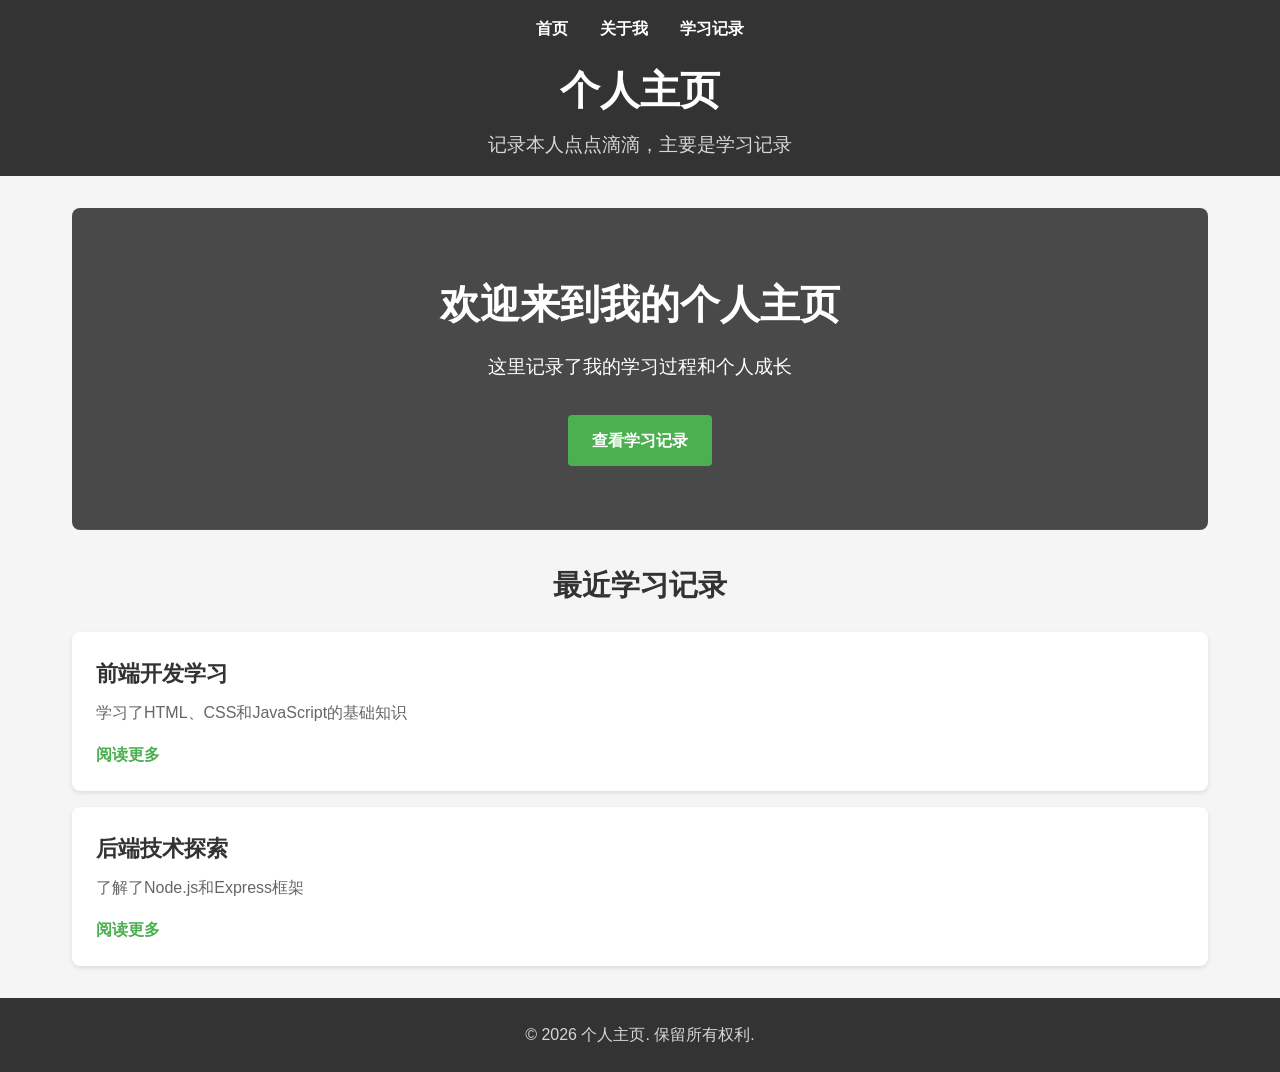
==== index.html @ 3bbf8e3f "添加网站基本结构和样式" ====
<!DOCTYPE html>
<html lang="zh-CN">
<head>
    <meta charset="UTF-8">
    <meta name="viewport" content="width=device-width, initial-scale=1.0">
    <title>个人主页</title>
    <link rel="stylesheet" href="styles.css">
</head>
<body>
    <header>
        <nav>
            <ul>
                <li><a href="index.html">首页</a></li>
                <li><a href="about.html">关于我</a></li>
                <li><a href="blog.html">学习记录</a></li>
            </ul>
        </nav>
        <h1>个人主页</h1>
        <p>记录本人点点滴滴，主要是学习记录</p>
    </header>
    <main>
        <section class="hero">
            <div class="hero-content">
                <h2>欢迎来到我的个人主页</h2>
                <p>这里记录了我的学习过程和个人成长</p>
                <a href="blog.html" class="btn">查看学习记录</a>
            </div>
        </section>
        <section class="recent-posts">
            <h3>最近学习记录</h3>
            <div class="post-card">
                <h4>前端开发学习</h4>
                <p>学习了HTML、CSS和JavaScript的基础知识</p>
                <a href="blog.html">阅读更多</a>
            </div>
            <div class="post-card">
                <h4>后端技术探索</h4>
                <p>了解了Node.js和Express框架</p>
                <a href="blog.html">阅读更多</a>
            </div>
        </section>
    </main>
    <footer>
        <p>&copy; 2026 个人主页. 保留所有权利.</p>
    </footer>
    <script src="script.js"></script>
</body>
</html>
---- styles.css ----
/* 全局样式重置 */
* {
    margin: 0;
    padding: 0;
    box-sizing: border-box;
}

body {
    font-family: 'Arial', sans-serif;
    line-height: 1.6;
    color: #333;
    background-color: #f5f5f5;
}

/* 头部样式 */
header {
    background-color: #333;
    color: white;
    padding: 1rem 0;
    text-align: center;
}

nav ul {
    list-style: none;
    display: flex;
    justify-content: center;
    margin-bottom: 1rem;
}

nav ul li {
    margin: 0 1rem;
}

nav ul li a {
    color: white;
    text-decoration: none;
    font-weight: bold;
    transition: color 0.3s ease;
}

nav ul li a:hover {
    color: #4CAF50;
}

header h1 {
    font-size: 2.5rem;
    margin-bottom: 0.5rem;
}

header p {
    font-size: 1.2rem;
    opacity: 0.8;
}

/* 主内容区域 */
main {
    max-width: 1200px;
    margin: 2rem auto;
    padding: 0 2rem;
}

/* 英雄区域 */
.hero {
    background: linear-gradient(rgba(0,0,0,0.7), rgba(0,0,0,0.7)), url('https://trae-api-cn.mchost.guru/api/ide/v1/text_to_image?prompt=minimalist%20coding%20workspace%20with%20laptop%20and%20notebooks&image_size=landscape_16_9');
    background-size: cover;
    background-position: center;
    color: white;
    padding: 4rem 2rem;
    border-radius: 8px;
    margin-bottom: 2rem;
    text-align: center;
}

.hero-content h2 {
    font-size: 2.5rem;
    margin-bottom: 1rem;
}

.hero-content p {
    font-size: 1.2rem;
    margin-bottom: 2rem;
    max-width: 800px;
    margin-left: auto;
    margin-right: auto;
}

.btn {
    display: inline-block;
    background-color: #4CAF50;
    color: white;
    padding: 0.8rem 1.5rem;
    text-decoration: none;
    border-radius: 4px;
    font-weight: bold;
    transition: background-color 0.3s ease;
}

.btn:hover {
    background-color: #45a049;
}

/* 最近文章区域 */
.recent-posts {
    margin-bottom: 2rem;
}

.recent-posts h3 {
    font-size: 1.8rem;
    margin-bottom: 1.5rem;
    text-align: center;
    color: #333;
}

.post-card {
    background-color: white;
    padding: 1.5rem;
    border-radius: 8px;
    box-shadow: 0 2px 4px rgba(0,0,0,0.1);
    margin-bottom: 1rem;
    transition: transform 0.3s ease, box-shadow 0.3s ease;
}

.post-card:hover {
    transform: translateY(-5px);
    box-shadow: 0 5px 15px rgba(0,0,0,0.1);
}

.post-card h4 {
    font-size: 1.4rem;
    margin-bottom: 0.5rem;
    color: #333;
}

.post-card p {
    margin-bottom: 1rem;
    color: #666;
}

.post-card a {
    color: #4CAF50;
    text-decoration: none;
    font-weight: bold;
    transition: color 0.3s ease;
}

.post-card a:hover {
    color: #45a049;
    text-decoration: underline;
}

/* 关于页面样式 */
.about-content {
    background-color: white;
    padding: 2rem;
    border-radius: 8px;
    box-shadow: 0 2px 4px rgba(0,0,0,0.1);
}

.about-content h2 {
    font-size: 2rem;
    margin-bottom: 1.5rem;
    color: #333;
}

.about-content p {
    margin-bottom: 1rem;
    line-height: 1.8;
    color: #666;
}

/* 博客页面样式 */
.blog-content {
    background-color: white;
    padding: 2rem;
    border-radius: 8px;
    box-shadow: 0 2px 4px rgba(0,0,0,0.1);
}

.blog-content h2 {
    font-size: 2rem;
    margin-bottom: 1.5rem;
    color: #333;
}

.blog-post {
    margin-bottom: 2rem;
    padding-bottom: 2rem;
    border-bottom: 1px solid #eee;
}

.blog-post:last-child {
    border-bottom: none;
}

.blog-post h3 {
    font-size: 1.6rem;
    margin-bottom: 0.5rem;
    color: #333;
}

.blog-post .date {
    color: #999;
    font-size: 0.9rem;
    margin-bottom: 1rem;
}

.blog-post p {
    margin-bottom: 1rem;
    line-height: 1.8;
    color: #666;
}

/* 页脚样式 */
footer {
    background-color: #333;
    color: white;
    text-align: center;
    padding: 1.5rem 0;
    margin-top: 2rem;
}

footer p {
    opacity: 0.8;
}

/* 响应式设计 */
@media (max-width: 768px) {
    nav ul {
        flex-direction: column;
        gap: 0.5rem;
    }
    
    header h1 {
        font-size: 2rem;
    }
    
    .hero-content h2 {
        font-size: 2rem;
    }
    
    main {
        padding: 0 1rem;
    }
    
    .post-card {
        padding: 1rem;
    }
    
    .about-content,
    .blog-content {
        padding: 1.5rem;
    }
}

@media (max-width: 480px) {
    header h1 {
        font-size: 1.8rem;
    }
    
    header p {
        font-size: 1rem;
    }
    
    .hero-content h2 {
        font-size: 1.8rem;
    }
    
    .hero-content p {
        font-size: 1rem;
    }
    
    .btn {
        padding: 0.6rem 1.2rem;
    }
    
    .recent-posts h3 {
        font-size: 1.5rem;
    }
    
    .post-card h4 {
        font-size: 1.2rem;
    }
}
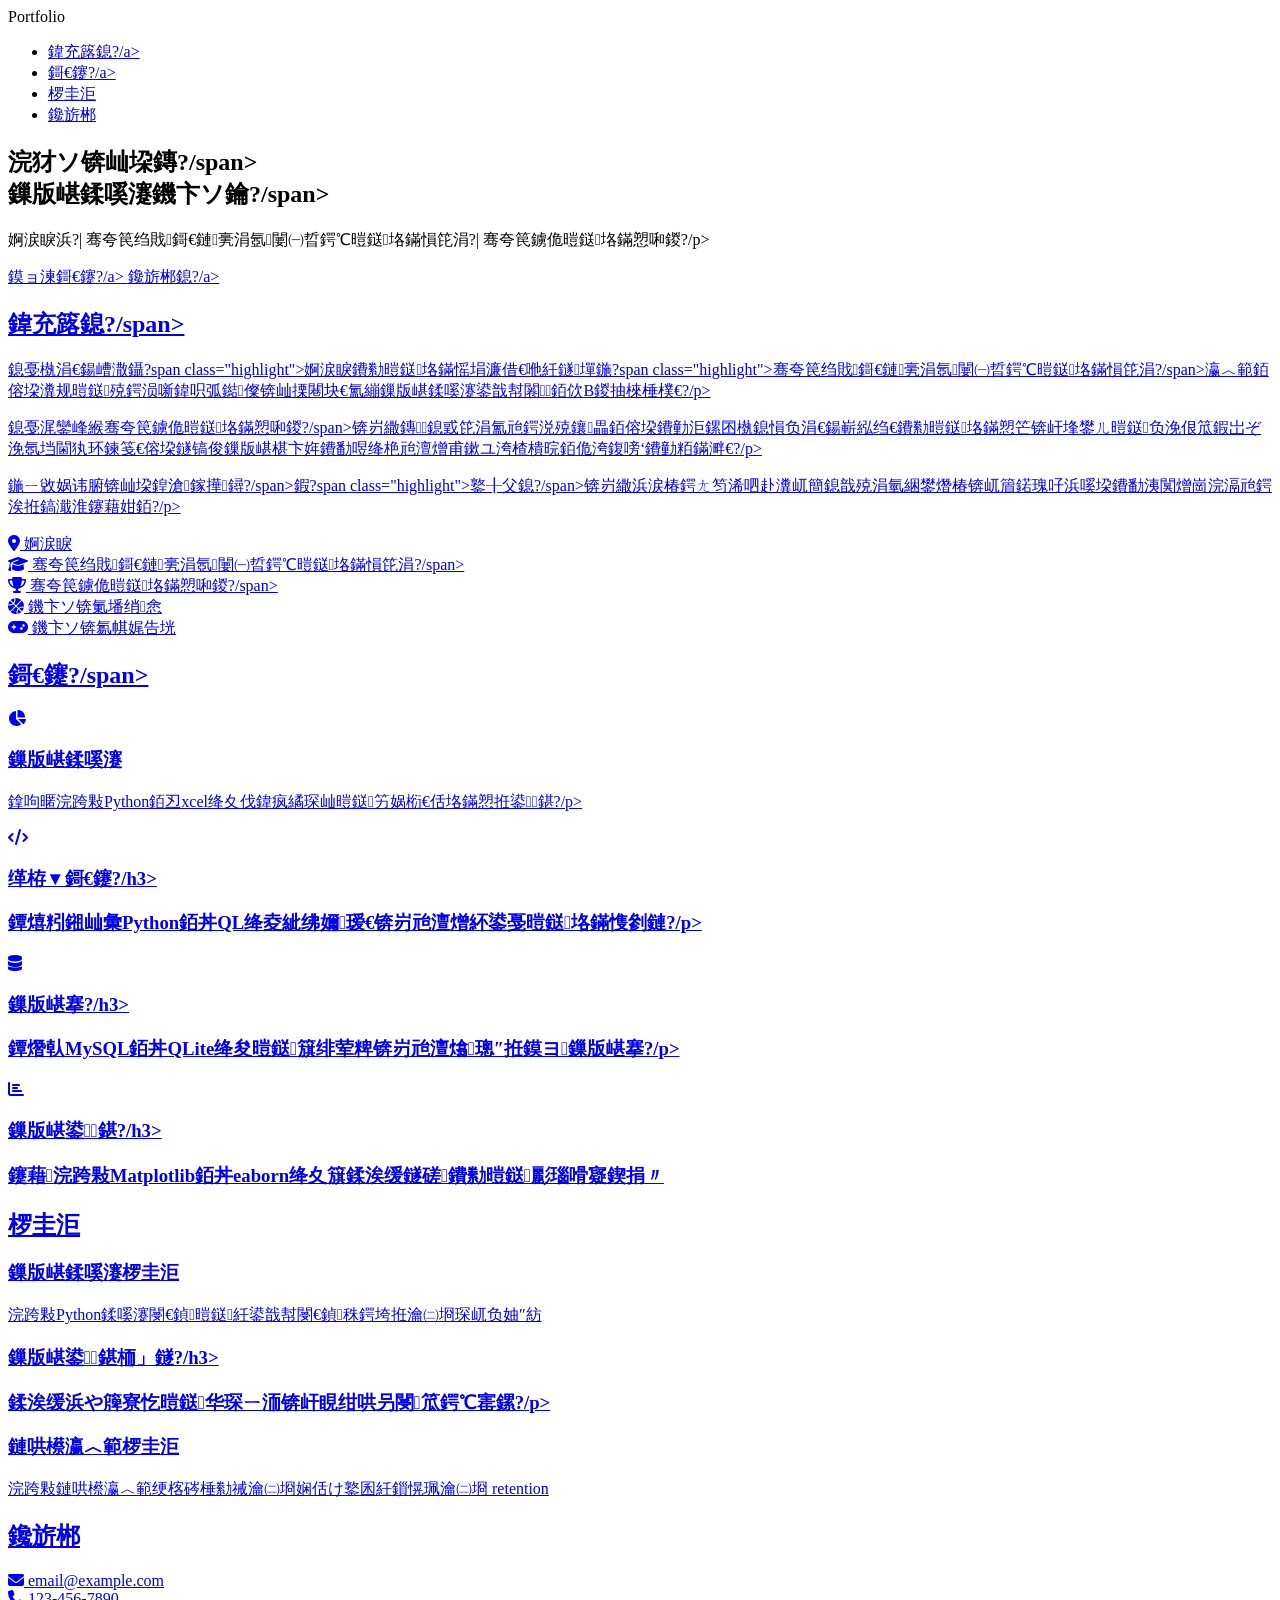
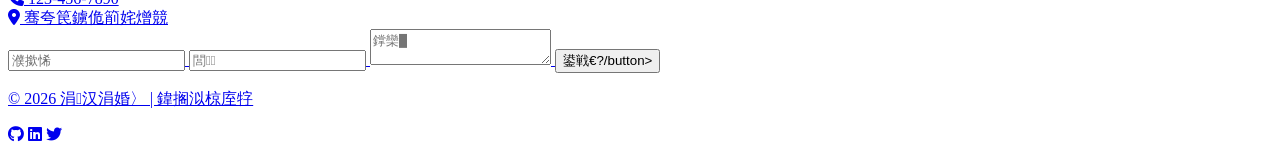
==== commit e29e58bd: "Add index.html" ====
--- a/index.html
+++ b/index.html
@@ -1,48 +1,205 @@
-<!DOCTYPE html>
-<html lang="zh-CN">
-<head>
-    <meta charset="UTF-8">
-    <meta name="viewport" content="width=device-width, initial-scale=1.0">
-    <title>个人主页</title>
-    <link rel="stylesheet" href="styles.css">
-</head>
-<body>
-    <header>
-        <nav>
-            <ul>
-                <li><a href="index.html">首页</a></li>
-                <li><a href="about.html">关于我</a></li>
-                <li><a href="blog.html">学习记录</a></li>
-            </ul>
-        </nav>
-        <h1>个人主页</h1>
-        <p>记录本人点点滴滴，主要是学习记录</p>
-    </header>
-    <main>
-        <section class="hero">
-            <div class="hero-content">
-                <h2>欢迎来到我的个人主页</h2>
-                <p>这里记录了我的学习过程和个人成长</p>
-                <a href="blog.html" class="btn">查看学习记录</a>
-            </div>
-        </section>
-        <section class="recent-posts">
-            <h3>最近学习记录</h3>
-            <div class="post-card">
-                <h4>前端开发学习</h4>
-                <p>学习了HTML、CSS和JavaScript的基础知识</p>
-                <a href="blog.html">阅读更多</a>
-            </div>
-            <div class="post-card">
-                <h4>后端技术探索</h4>
-                <p>了解了Node.js和Express框架</p>
-                <a href="blog.html">阅读更多</a>
-            </div>
-        </section>
-    </main>
-    <footer>
-        <p>&copy; 2026 个人主页. 保留所有权利.</p>
-    </footer>
-    <script src="script.js"></script>
-</body>
+<!DOCTYPE html>
+<html lang="zh-CN">
+<head>
+    <meta charset="UTF-8">
+    <meta name="viewport" content="width=device-width, initial-scale=1.0">
+    <title>涓汉涓婚〉 | 鍏搁泤椋庢牸</title>
+    <link rel="stylesheet" href="style.css">
+    <link rel="preconnect" href="https://fonts.googleapis.com">
+    <link rel="preconnect" href="https://fonts.gstatic.com" crossorigin>
+    <link href="https://fonts.googleapis.com/css2?family=Playfair+Display:ital,wght@0,400;0,500;0,600;0,700;1,400&family=Poppins:wght@300;400;500;600;700&display=swap" rel="stylesheet">
+    <link rel="stylesheet" href="https://cdnjs.cloudflare.com/ajax/libs/font-awesome/6.4.0/css/all.min.css">
+</head>
+<body>
+    
+    <!-- 瀵艰埅鏍?-->
+    <nav class="navbar">
+        <div class="container">
+            <div class="logo">
+                <span>Portfolio</span>
+            </div>
+            <ul class="nav-links">
+                <li><a href="#about" class="nav-link">鍏充簬鎴?/a></li>
+                <li><a href="#skills" class="nav-link">鎶€鑳?/a></li>
+                <li><a href="#projects" class="nav-link">椤圭洰</a></li>
+                <li><a href="#contact" class="nav-link">鑱旂郴</a></li>
+            </ul>
+        </div>
+    </nav>
+    
+    <!-- 鑻遍泟鍖哄煙 -->
+    <section class="hero">
+        <div class="container">
+            <div class="hero-content">
+                <h1 class="hero-title">
+                    <span>浣犲ソ锛屾垜鏄?/span>
+                    <br>
+                    <span class="name">鏁版嵁鍒嗘瀽鐖卞ソ鑰?/span>
+                </h1>
+                <p class="hero-subtitle">婀涙睙浜?| 骞夸笢绉戝鎶€鏈亴涓氬闄㈠晢鍔℃暟鎹垎鏋愪笓涓?| 骞夸笢鐪佹暟鎹垎鏋愬啝鍐?/p>
+                <div class="hero-buttons">
+                    <a href="#skills" class="btn primary-btn">鏌ョ湅鎶€鑳?/a>
+                    <a href="#contact" class="btn secondary-btn">鑱旂郴鎴?/a>
+                </div>
+            </div>
+        </div>
+    </section>
+    
+    <!-- 鍏充簬鎴?-->
+    <section id="about" class="about">
+        <div class="container">
+            <h2 class="section-title">
+                <span>鍏充簬鎴?/span>
+            </h2>
+            <div class="about-content">
+                <div class="about-text">
+                    <p>鎴戞槸涓€鍚嶆潵鑷?span class="highlight">婀涙睙</span>鐨勬暟鎹垎鏋愮埍濂借€咃紝鐩墠鍦?span class="highlight">骞夸笢绉戝鎶€鏈亴涓氬闄㈠晢鍔℃暟鎹垎鏋愪笓涓?/span>瀛︿範銆傛垜瀵规暟鎹殑鍔涢噺鍏呮弧鐑儏锛屾搮闀块€氳繃鏁版嵁鍒嗘瀽鍙戠幇闂銆佽В鍐抽棶棰樸€?/p>
+                    <p>鎴戞浘鑾峰緱<span class="highlight">骞夸笢鐪佹暟鎹垎鏋愬啝鍐?/span>锛岃繖鏄鎴戜笓涓氳兘鍔涚殑鑲畾銆傛垜鐨勭洰鏍囨槸鎴愪负涓€鍚嶄紭绉€鐨勬暟鎹垎鏋愬笀锛屽埄鐢ㄦ暟鎹负浼佷笟鍜岀ぞ浼氬垱閫犱环鍊笺€傛垜鐩镐俊鏁版嵁椹卞姩鐨勫喅绛栬兘澶熷甫鏉ユ洿楂樻晥銆佹洿鍑嗙‘鐨勭粨鏋溿€?/p>
+                    <p>鍦ㄧ敓娲讳腑锛屾垜鍠滄<span class="highlight">鎵撶鐞?/span>鍜?span class="highlight">鐜╂父鎴?/span>锛岃繖浜涙椿鍔ㄤ笉浠呬赴瀵屼簡鎴戠殑涓氫綑鐢熸椿锛屼篃鍩瑰吇浜嗘垜鐨勫洟闃熷崗浣滆兘鍔涘拰鎬濈淮鑳藉姏銆?/p>
+                    <div class="personal-info">
+                        <div class="info-item">
+                            <i class="fas fa-map-marker-alt"></i>
+                            <span>婀涙睙</span>
+                        </div>
+                        <div class="info-item">
+                            <i class="fas fa-graduation-cap"></i>
+                            <span>骞夸笢绉戝鎶€鏈亴涓氬闄㈠晢鍔℃暟鎹垎鏋愪笓涓?/span>
+                        </div>
+                        <div class="info-item">
+                            <i class="fas fa-trophy"></i>
+                            <span>骞夸笢鐪佹暟鎹垎鏋愬啝鍐?/span>
+                        </div>
+                        <div class="info-item">
+                            <i class="fas fa-basketball-ball"></i>
+                            <span>鐖卞ソ锛氭墦绡悆</span>
+                        </div>
+                        <div class="info-item">
+                            <i class="fas fa-gamepad"></i>
+                            <span>鐖卞ソ锛氱帺娓告垙</span>
+                        </div>
+                    </div>
+                </div>
+                <div class="about-image">
+                    <div class="avatar-container">
+                        <div class="avatar"></div>
+                    </div>
+                </div>
+            </div>
+        </div>
+    </section>
+    
+    <!-- 鎶€鑳?-->
+    <section id="skills" class="skills">
+        <div class="container">
+            <h2 class="section-title">
+                <span>鎶€鑳?/span>
+            </h2>
+            <div class="skills-container">
+                <div class="skill-card">
+                    <div class="skill-icon">
+                        <i class="fas fa-chart-pie"></i>
+                    </div>
+                    <h3>鏁版嵁鍒嗘瀽</h3>
+                    <p>鎿呴暱浣跨敤Python銆丒xcel绛夊伐鍏疯繘琛屾暟鎹竻娲椼€佸垎鏋愬拰鍙鍖?/p>
+                </div>
+                <div class="skill-card">
+                    <div class="skill-icon">
+                        <i class="fas fa-code"></i>
+                    </div>
+                    <h3>缂栫▼鎶€鑳?/h3>
+                    <p>鐔熺粌鎺屾彙Python銆丼QL绛夌紪绋嬭瑷€锛岃兘澶熷紑鍙戞暟鎹垎鏋愯剼鏈?/p>
+                </div>
+                <div class="skill-card">
+                    <div class="skill-icon">
+                        <i class="fas fa-database"></i>
+                    </div>
+                    <h3>鏁版嵁搴?/h3>
+                    <p>鐔熸倝MySQL銆丼QLite绛夋暟鎹簱绯荤粺锛岃兘澶熻璁″拰鏌ヨ鏁版嵁搴?/p>
+                </div>
+                <div class="skill-card">
+                    <div class="skill-icon">
+                        <i class="fas fa-chart-bar"></i>
+                    </div>
+                    <h3>鏁版嵁鍙鍖?/h3>
+                    <p>鑳藉浣跨敤Matplotlib銆丼eaborn绛夊簱鍒涘缓鐩磋鐨勬暟鎹彲瑙嗗寲鍥捐〃</p>
+                </div>
+            </div>
+        </div>
+    </section>
+    
+    <!-- 椤圭洰 -->
+    <section id="projects" class="projects">
+        <div class="container">
+            <h2 class="section-title">
+                <span>椤圭洰</span>
+            </h2>
+            <div class="projects-container">
+                <div class="project-card">
+                    <div class="project-image"></div>
+                    <h3>鏁版嵁鍒嗘瀽椤圭洰</h3>
+                    <p>浣跨敤Python鍒嗘瀽閿€鍞暟鎹紝鍙戠幇閿€鍞秼鍔垮拰瀹㈡埛琛屼负妯″紡</p>
+                </div>
+                <div class="project-card">
+                    <div class="project-image"></div>
+                    <h3>鏁版嵁鍙鍖栭」鐩?/h3>
+                    <p>鍒涘缓浜や簰寮忔暟鎹华琛ㄧ洏锛屽睍绀哄叧閿笟鍔℃寚鏍?/p>
+                </div>
+                <div class="project-card">
+                    <div class="project-image"></div>
+                    <h3>鏈哄櫒瀛︿範椤圭洰</h3>
+                    <p>浣跨敤鏈哄櫒瀛︿範绠楁硶棰勬祴瀹㈡埛娴佸け鐜囷紝鎻愰珮瀹㈡埛 retention</p>
+                </div>
+            </div>
+        </div>
+    </section>
+    
+    <!-- 鑱旂郴 -->
+    <section id="contact" class="contact">
+        <div class="container">
+            <h2 class="section-title">
+                <span>鑱旂郴</span>
+            </h2>
+            <div class="contact-content">
+                <div class="contact-info">
+                    <div class="contact-item">
+                        <i class="fas fa-envelope"></i>
+                        <span>email@example.com</span>
+                    </div>
+                    <div class="contact-item">
+                        <i class="fas fa-phone"></i>
+                        <span>123-456-7890</span>
+                    </div>
+                    <div class="contact-item">
+                        <i class="fas fa-map-marker-alt"></i>
+                        <span>骞夸笢鐪佹箾姹熷競</span>
+                    </div>
+                </div>
+                <div class="contact-form">
+                    <form>
+                        <input type="text" placeholder="濮撳悕" class="form-input">
+                        <input type="email" placeholder="閭" class="form-input">
+                        <textarea placeholder="鐣欒█" class="form-textarea"></textarea>
+                        <button type="submit" class="btn primary-btn">鍙戦€?/button>
+                    </form>
+                </div>
+            </div>
+        </div>
+    </section>
+    
+    <!-- 椤佃剼 -->
+    <footer class="footer">
+        <div class="container">
+            <div class="footer-content">
+                <p>&copy; 2026 涓汉涓婚〉 | 鍏搁泤椋庢牸</p>
+                <div class="social-links">
+                    <a href="#" class="social-link"><i class="fab fa-github"></i></a>
+                    <a href="#" class="social-link"><i class="fab fa-linkedin"></i></a>
+                    <a href="#" class="social-link"><i class="fab fa-twitter"></i></a>
+                </div>
+            </div>
+        </div>
+    </footer>
+    
+    <script src="script.js"></script>
+</body>
 </html>
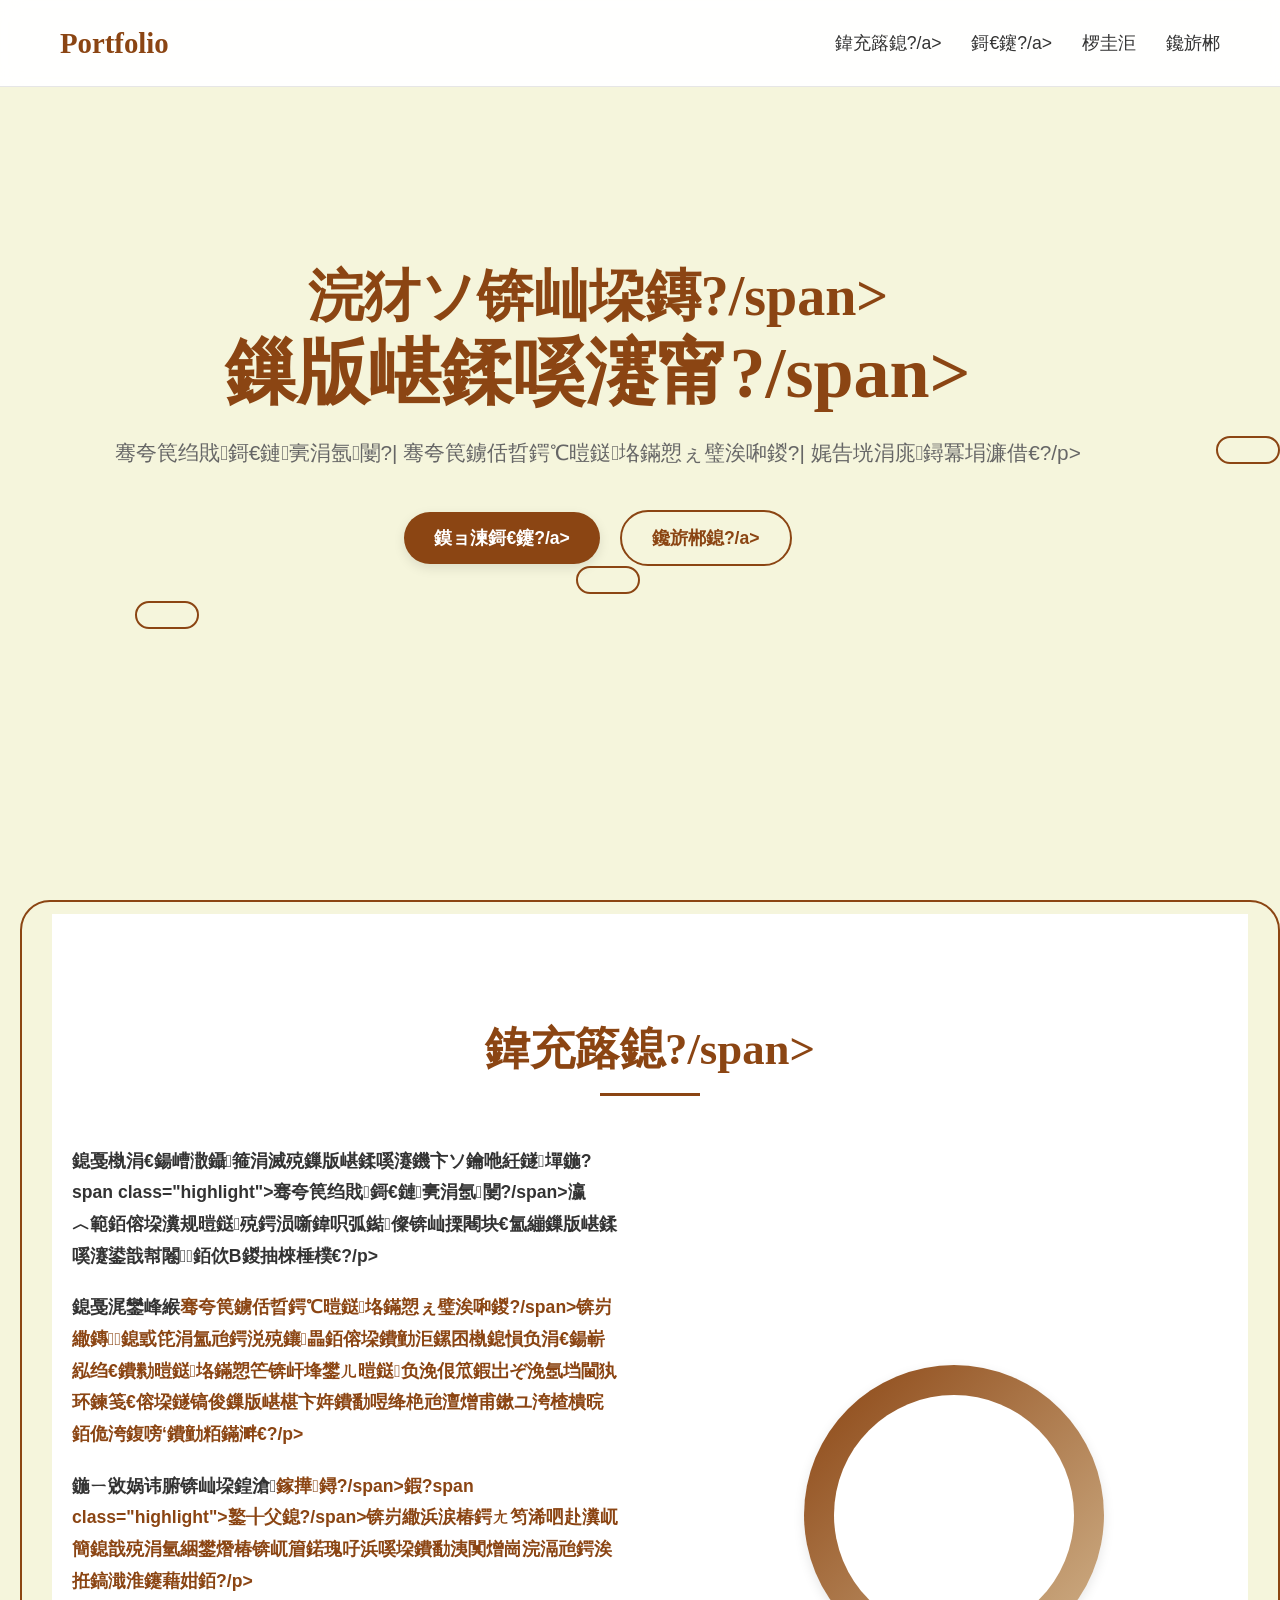
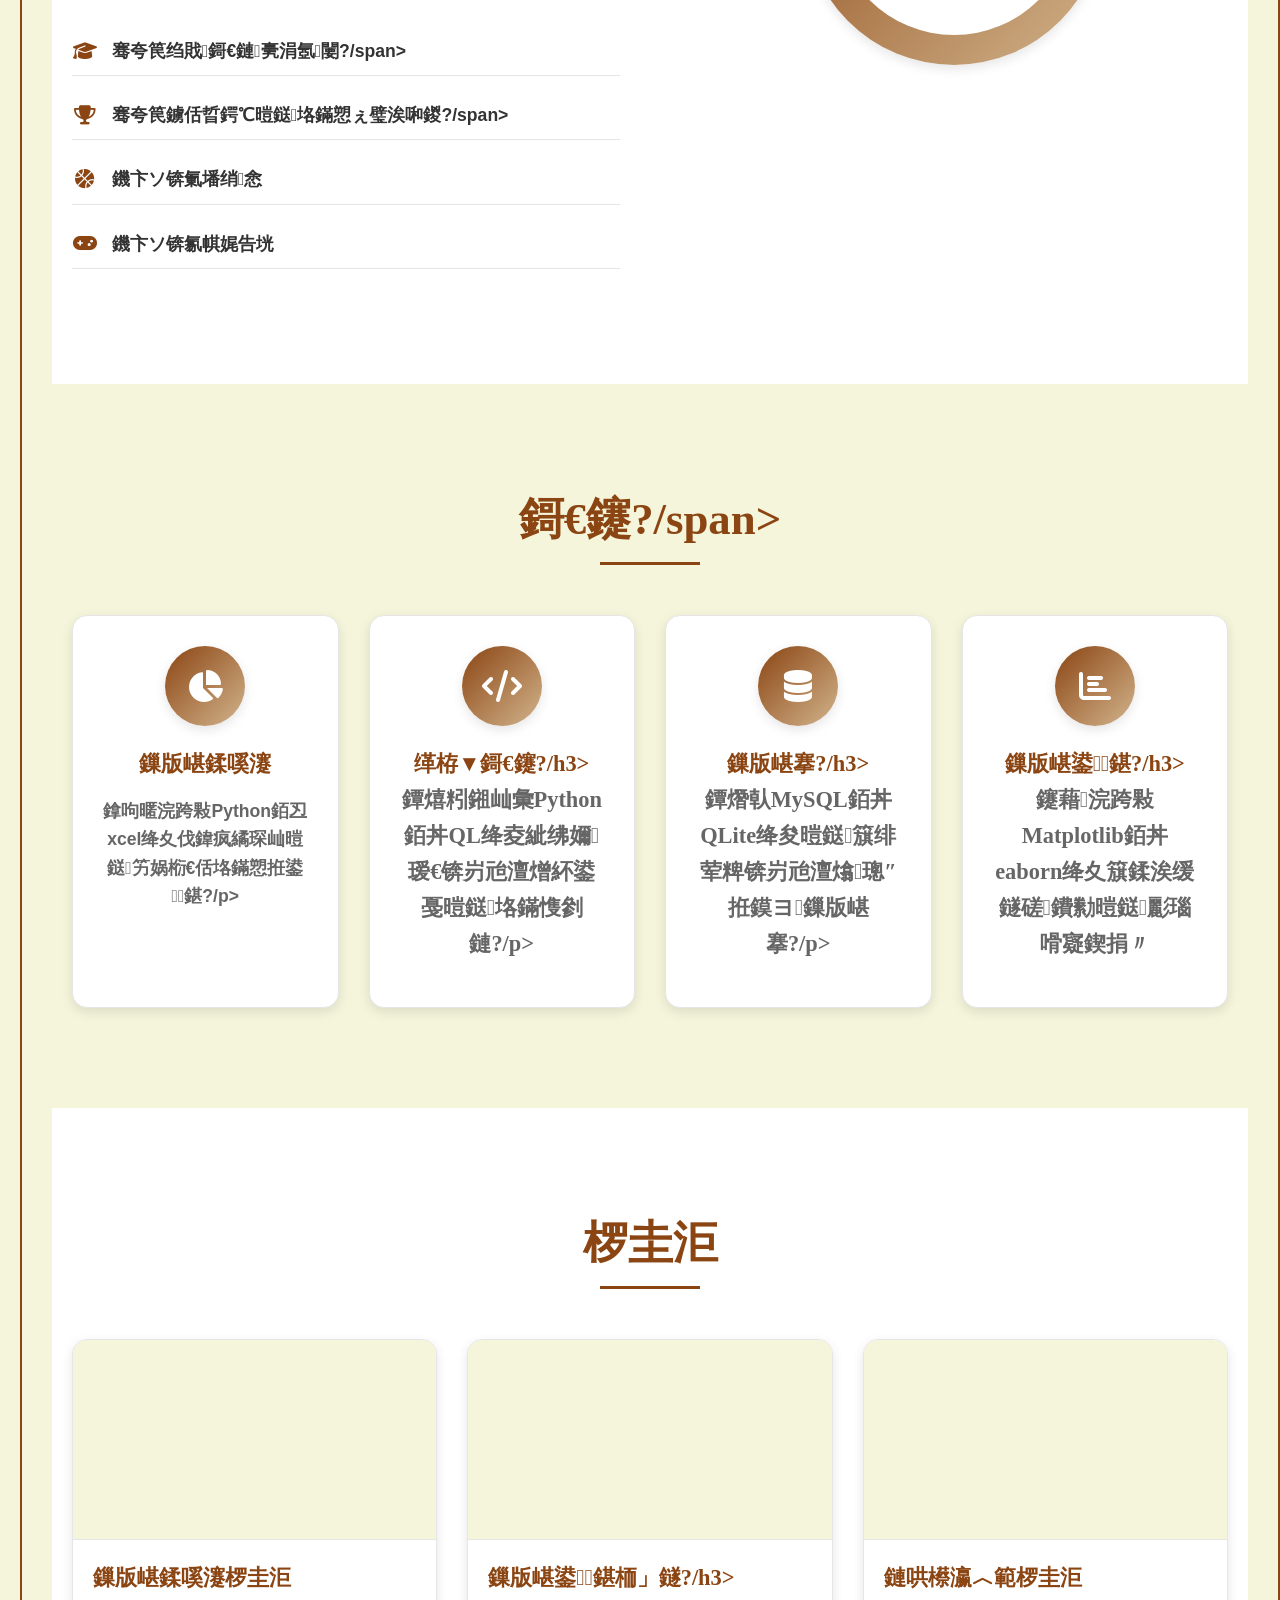
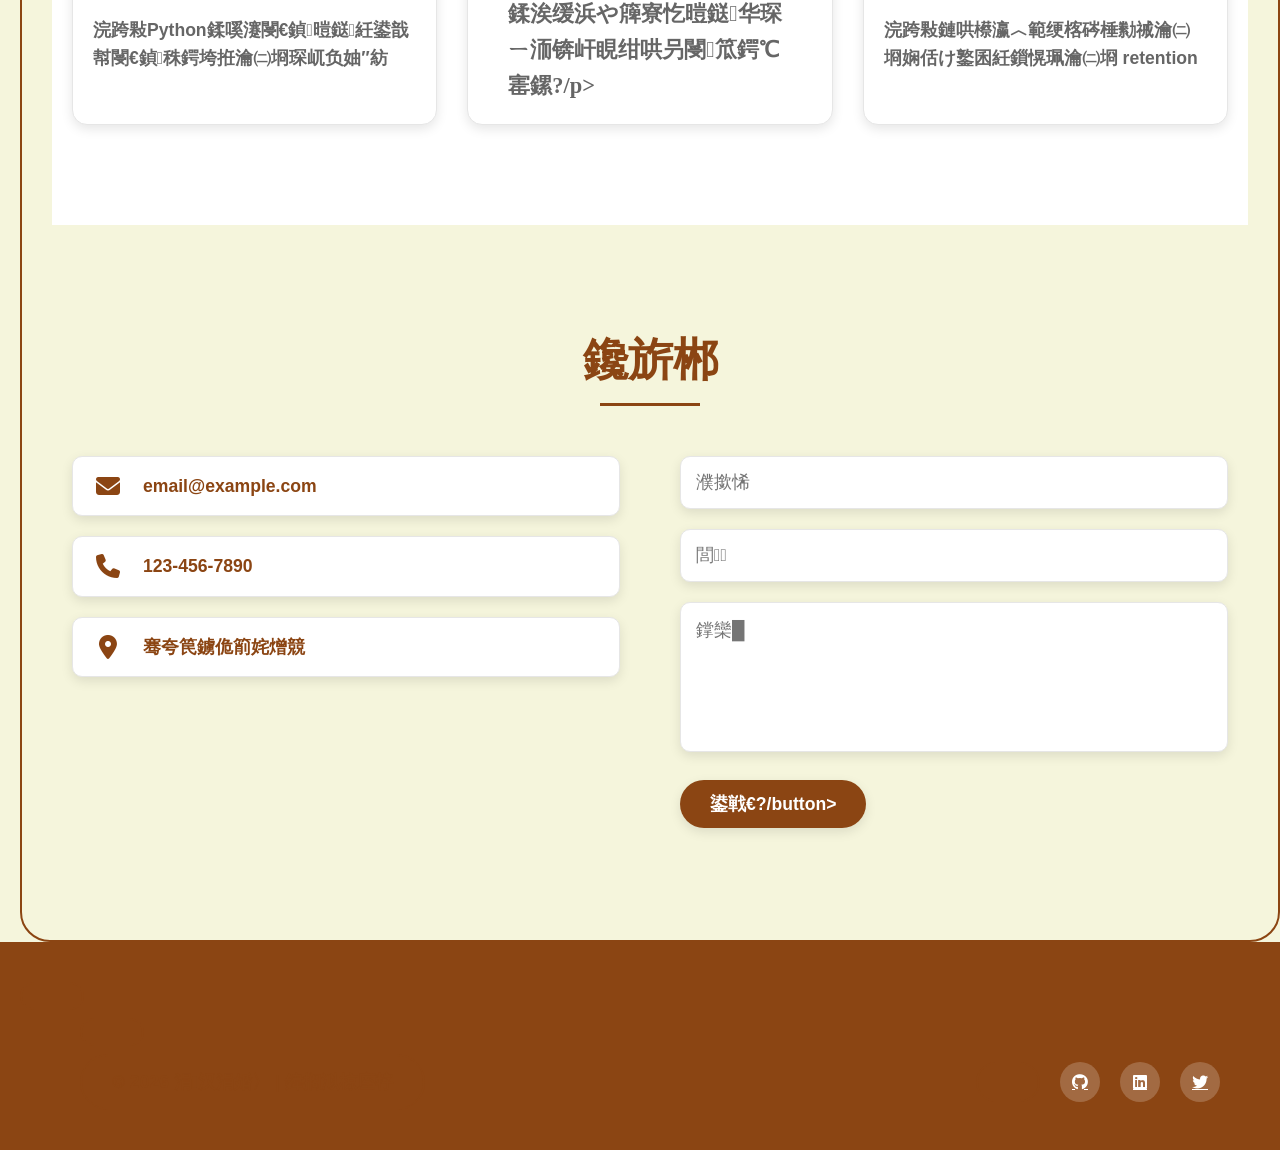
==== commit 1849feeb: "Update index.html" ====
--- a/index.html
+++ b/index.html
@@ -34,9 +34,9 @@
                 <h1 class="hero-title">
                     <span>浣犲ソ锛屾垜鏄?/span>
                     <br>
-                    <span class="name">鏁版嵁鍒嗘瀽鐖卞ソ鑰?/span>
+                    <span class="name">鏁版嵁鍒嗘瀽甯?/span>
                 </h1>
-                <p class="hero-subtitle">婀涙睙浜?| 骞夸笢绉戝鎶€鏈亴涓氬闄㈠晢鍔℃暟鎹垎鏋愪笓涓?| 骞夸笢鐪佹暟鎹垎鏋愬啝鍐?/p>
+                <p class="hero-subtitle">骞夸笢绉戝鎶€鏈亴涓氬闄?| 骞夸笢鐪佸晢鍔℃暟鎹垎鏋愬ぇ璧涘啝鍐?| 娓告垙涓庣鐞冪埍濂借€?/p>
                 <div class="hero-buttons">
                     <a href="#skills" class="btn primary-btn">鏌ョ湅鎶€鑳?/a>
                     <a href="#contact" class="btn secondary-btn">鑱旂郴鎴?/a>
@@ -53,21 +53,17 @@
             </h2>
             <div class="about-content">
                 <div class="about-text">
-                    <p>鎴戞槸涓€鍚嶆潵鑷?span class="highlight">婀涙睙</span>鐨勬暟鎹垎鏋愮埍濂借€咃紝鐩墠鍦?span class="highlight">骞夸笢绉戝鎶€鏈亴涓氬闄㈠晢鍔℃暟鎹垎鏋愪笓涓?/span>瀛︿範銆傛垜瀵规暟鎹殑鍔涢噺鍏呮弧鐑儏锛屾搮闀块€氳繃鏁版嵁鍒嗘瀽鍙戠幇闂銆佽В鍐抽棶棰樸€?/p>
-                    <p>鎴戞浘鑾峰緱<span class="highlight">骞夸笢鐪佹暟鎹垎鏋愬啝鍐?/span>锛岃繖鏄鎴戜笓涓氳兘鍔涚殑鑲畾銆傛垜鐨勭洰鏍囨槸鎴愪负涓€鍚嶄紭绉€鐨勬暟鎹垎鏋愬笀锛屽埄鐢ㄦ暟鎹负浼佷笟鍜岀ぞ浼氬垱閫犱环鍊笺€傛垜鐩镐俊鏁版嵁椹卞姩鐨勫喅绛栬兘澶熷甫鏉ユ洿楂樻晥銆佹洿鍑嗙‘鐨勭粨鏋溿€?/p>
+                    <p>鎴戞槸涓€鍚嶆潵鑷箍涓滅殑鏁版嵁鍒嗘瀽鐖卞ソ鑰咃紝鐩墠鍦?span class="highlight">骞夸笢绉戝鎶€鏈亴涓氬闄?/span>瀛︿範銆傛垜瀵规暟鎹殑鍔涢噺鍏呮弧鐑儏锛屾搮闀块€氳繃鏁版嵁鍒嗘瀽鍙戠幇闂銆佽В鍐抽棶棰樸€?/p>
+                    <p>鎴戞浘鑾峰緱<span class="highlight">骞夸笢鐪佸晢鍔℃暟鎹垎鏋愬ぇ璧涘啝鍐?/span>锛岃繖鏄鎴戜笓涓氳兘鍔涚殑鑲畾銆傛垜鐨勭洰鏍囨槸鎴愪负涓€鍚嶄紭绉€鐨勬暟鎹垎鏋愬笀锛屽埄鐢ㄦ暟鎹负浼佷笟鍜岀ぞ浼氬垱閫犱环鍊笺€傛垜鐩镐俊鏁版嵁椹卞姩鐨勫喅绛栬兘澶熷甫鏉ユ洿楂樻晥銆佹洿鍑嗙‘鐨勭粨鏋溿€?/p>
                     <p>鍦ㄧ敓娲讳腑锛屾垜鍠滄<span class="highlight">鎵撶鐞?/span>鍜?span class="highlight">鐜╂父鎴?/span>锛岃繖浜涙椿鍔ㄤ笉浠呬赴瀵屼簡鎴戠殑涓氫綑鐢熸椿锛屼篃鍩瑰吇浜嗘垜鐨勫洟闃熷崗浣滆兘鍔涘拰鎬濈淮鑳藉姏銆?/p>
                     <div class="personal-info">
                         <div class="info-item">
-                            <i class="fas fa-map-marker-alt"></i>
-                            <span>婀涙睙</span>
-                        </div>
-                        <div class="info-item">
                             <i class="fas fa-graduation-cap"></i>
-                            <span>骞夸笢绉戝鎶€鏈亴涓氬闄㈠晢鍔℃暟鎹垎鏋愪笓涓?/span>
+                            <span>骞夸笢绉戝鎶€鏈亴涓氬闄?/span>
                         </div>
                         <div class="info-item">
                             <i class="fas fa-trophy"></i>
-                            <span>骞夸笢鐪佹暟鎹垎鏋愬啝鍐?/span>
+                            <span>骞夸笢鐪佸晢鍔℃暟鎹垎鏋愬ぇ璧涘啝鍐?/span>
                         </div>
                         <div class="info-item">
                             <i class="fas fa-basketball-ball"></i>
--- a/style.css
+++ b/style.css
@@ -0,0 +1,556 @@
+/* 鍏ㄥ眬鏍峰紡 */
+* {
+    margin: 0;
+    padding: 0;
+    box-sizing: border-box;
+}
+
+:root {
+    --primary-color: #8B4513;
+    --secondary-color: #D2B48C;
+    --accent-color: #A0522D;
+    --light-bg: #F5F5DC;
+    --dark-text: #333333;
+    --light-text: #666666;
+    --border-color: #E6E6E6;
+    --shadow: 0 4px 12px rgba(0, 0, 0, 0.1);
+}
+
+body {
+    font-family: 'Poppins', sans-serif;
+    background-color: var(--light-bg);
+    color: var(--dark-text);
+    line-height: 1.6;
+    overflow-x: hidden;
+}
+
+.container {
+    max-width: 1200px;
+    margin: 0 auto;
+    padding: 0 20px;
+}
+
+/* 瀵艰埅鏍?*/
+.navbar {
+    position: fixed;
+    top: 0;
+    left: 0;
+    width: 100%;
+    z-index: 1000;
+    background-color: rgba(255, 255, 255, 0.95);
+    backdrop-filter: blur(10px);
+    border-bottom: 1px solid var(--border-color);
+    transition: all 0.3s ease;
+}
+
+.navbar .container {
+    display: flex;
+    justify-content: space-between;
+    align-items: center;
+    padding: 20px;
+}
+
+.logo {
+    font-size: 1.8rem;
+    font-weight: 700;
+    font-family: 'Playfair Display', serif;
+    color: var(--primary-color);
+}
+
+.nav-links {
+    display: flex;
+    list-style: none;
+}
+
+.nav-links li {
+    margin-left: 30px;
+}
+
+.nav-link {
+    color: var(--dark-text);
+    text-decoration: none;
+    font-size: 1.1rem;
+    font-weight: 500;
+    transition: all 0.3s ease;
+    position: relative;
+}
+
+.nav-link::after {
+    content: '';
+    position: absolute;
+    bottom: -5px;
+    left: 0;
+    width: 0;
+    height: 2px;
+    background-color: var(--primary-color);
+    transition: width 0.3s ease;
+}
+
+.nav-link:hover {
+    color: var(--primary-color);
+}
+
+.nav-link:hover::after {
+    width: 100%;
+}
+
+/* 鑻遍泟鍖哄煙 */
+.hero {
+    height: 100vh;
+    display: flex;
+    align-items: center;
+    justify-content: center;
+    position: relative;
+    background-color: var(--light-bg);
+}
+
+.hero-content {
+    text-align: center;
+    z-index: 1;
+}
+
+.hero-title {
+    font-size: 3.5rem;
+    font-weight: 700;
+    margin-bottom: 20px;
+    line-height: 1.2;
+    font-family: 'Playfair Display', serif;
+    color: var(--primary-color);
+}
+
+.hero-title .name {
+    font-size: 4.5rem;
+    font-weight: 800;
+    color: var(--primary-color);
+}
+
+.hero-subtitle {
+    font-size: 1.3rem;
+    margin-bottom: 40px;
+    color: var(--light-text);
+}
+
+/* 鎸夐挳鏍峰紡 */
+.btn {
+    display: inline-block;
+    padding: 12px 30px;
+    border: none;
+    border-radius: 30px;
+    font-size: 1.1rem;
+    font-weight: 600;
+    text-decoration: none;
+    transition: all 0.3s ease;
+    cursor: pointer;
+    font-family: 'Poppins', sans-serif;
+}
+
+.primary-btn {
+    background-color: var(--primary-color);
+    color: white;
+    box-shadow: var(--shadow);
+}
+
+.primary-btn:hover {
+    background-color: var(--accent-color);
+    transform: translateY(-2px);
+    box-shadow: 0 6px 16px rgba(139, 69, 19, 0.3);
+}
+
+.secondary-btn {
+    background-color: transparent;
+    color: var(--primary-color);
+    border: 2px solid var(--primary-color);
+    margin-left: 20px;
+}
+
+.secondary-btn:hover {
+    background-color: var(--primary-color);
+    color: white;
+    transform: translateY(-2px);
+    box-shadow: 0 6px 16px rgba(139, 69, 19, 0.3);
+}
+
+/* 閫氱敤閮ㄥ垎鏍峰紡 */
+section {
+    padding: 100px 0;
+    position: relative;
+}
+
+.section-title {
+    font-size: 2.8rem;
+    font-weight: 700;
+    text-align: center;
+    margin-bottom: 60px;
+    font-family: 'Playfair Display', serif;
+    color: var(--primary-color);
+    position: relative;
+}
+
+.section-title::after {
+    content: '';
+    position: absolute;
+    bottom: -10px;
+    left: 50%;
+    transform: translateX(-50%);
+    width: 100px;
+    height: 3px;
+    background-color: var(--primary-color);
+}
+
+/* 鍏充簬鎴?*/
+.about {
+    background-color: white;
+}
+
+.about-content {
+    display: flex;
+    align-items: center;
+    gap: 60px;
+}
+
+.about-text {
+    flex: 1;
+    font-size: 1.1rem;
+    color: var(--dark-text);
+}
+
+.about-text p {
+    margin-bottom: 20px;
+    line-height: 1.8;
+}
+
+.highlight {
+    color: var(--primary-color);
+    font-weight: 600;
+}
+
+.personal-info {
+    margin-top: 30px;
+}
+
+.info-item {
+    display: flex;
+    align-items: center;
+    margin-bottom: 15px;
+    padding: 10px 0;
+    border-bottom: 1px solid var(--border-color);
+}
+
+.info-item i {
+    color: var(--primary-color);
+    margin-right: 15px;
+    font-size: 1.2rem;
+    width: 25px;
+    text-align: center;
+}
+
+.about-image {
+    flex: 1;
+    display: flex;
+    justify-content: center;
+}
+
+.avatar-container {
+    position: relative;
+    width: 300px;
+    height: 300px;
+}
+
+.avatar {
+    width: 100%;
+    height: 100%;
+    border-radius: 50%;
+    background: linear-gradient(135deg, var(--primary-color), var(--secondary-color));
+    position: relative;
+    overflow: hidden;
+    box-shadow: var(--shadow);
+}
+
+.avatar::before {
+    content: '';
+    position: absolute;
+    top: 50%;
+    left: 50%;
+    transform: translate(-50%, -50%);
+    width: 80%;
+    height: 80%;
+    background-color: white;
+    border-radius: 50%;
+    z-index: 1;
+}
+
+/* 鎶€鑳?*/
+.skills {
+    background-color: var(--light-bg);
+}
+
+.skills-container {
+    display: grid;
+    grid-template-columns: repeat(auto-fit, minmax(250px, 1fr));
+    gap: 30px;
+}
+
+.skill-card {
+    background-color: white;
+    border: 1px solid var(--border-color);
+    border-radius: 15px;
+    padding: 30px;
+    text-align: center;
+    transition: all 0.3s ease;
+    position: relative;
+    box-shadow: var(--shadow);
+}
+
+.skill-card:hover {
+    transform: translateY(-10px);
+    box-shadow: 0 10px 20px rgba(0, 0, 0, 0.15);
+}
+
+.skill-icon {
+    width: 80px;
+    height: 80px;
+    background: linear-gradient(135deg, var(--primary-color), var(--secondary-color));
+    border-radius: 50%;
+    display: flex;
+    align-items: center;
+    justify-content: center;
+    margin: 0 auto 20px;
+    font-size: 2rem;
+    color: white;
+    box-shadow: var(--shadow);
+}
+
+.skill-card h3 {
+    font-size: 1.4rem;
+    margin-bottom: 15px;
+    color: var(--primary-color);
+    font-family: 'Playfair Display', serif;
+}
+
+.skill-card p {
+    color: var(--light-text);
+    line-height: 1.6;
+}
+
+/* 椤圭洰 */
+.projects {
+    background-color: white;
+}
+
+.projects-container {
+    display: grid;
+    grid-template-columns: repeat(auto-fit, minmax(300px, 1fr));
+    gap: 30px;
+}
+
+.project-card {
+    background-color: white;
+    border: 1px solid var(--border-color);
+    border-radius: 15px;
+    overflow: hidden;
+    transition: all 0.3s ease;
+    position: relative;
+    box-shadow: var(--shadow);
+}
+
+.project-card:hover {
+    transform: translateY(-10px);
+    box-shadow: 0 10px 20px rgba(0, 0, 0, 0.15);
+}
+
+.project-image {
+    height: 200px;
+    background-color: var(--light-bg);
+    position: relative;
+    overflow: hidden;
+    border-bottom: 1px solid var(--border-color);
+}
+
+.project-card h3 {
+    font-size: 1.4rem;
+    margin: 20px;
+    color: var(--primary-color);
+    font-family: 'Playfair Display', serif;
+}
+
+.project-card p {
+    margin: 0 20px 20px;
+    color: var(--light-text);
+    line-height: 1.6;
+}
+
+/* 鑱旂郴 */
+.contact {
+    background-color: var(--light-bg);
+}
+
+.contact-content {
+    display: flex;
+    gap: 60px;
+}
+
+.contact-info {
+    flex: 1;
+}
+
+.contact-item {
+    display: flex;
+    align-items: center;
+    margin-bottom: 20px;
+    padding: 15px;
+    background-color: white;
+    border: 1px solid var(--border-color);
+    border-radius: 10px;
+    transition: all 0.3s ease;
+    box-shadow: var(--shadow);
+}
+
+.contact-item:hover {
+    transform: translateY(-5px);
+    box-shadow: 0 8px 16px rgba(0, 0, 0, 0.1);
+}
+
+.contact-item i {
+    color: var(--primary-color);
+    margin-right: 15px;
+    font-size: 1.5rem;
+    width: 40px;
+    text-align: center;
+}
+
+.contact-form {
+    flex: 1;
+}
+
+.form-input,
+.form-textarea {
+    width: 100%;
+    padding: 15px;
+    margin-bottom: 20px;
+    background-color: white;
+    border: 1px solid var(--border-color);
+    border-radius: 10px;
+    color: var(--dark-text);
+    font-family: 'Poppins', sans-serif;
+    font-size: 1.1rem;
+    transition: all 0.3s ease;
+    box-shadow: var(--shadow);
+}
+
+.form-input:focus,
+.form-textarea:focus {
+    outline: none;
+    border-color: var(--primary-color);
+    box-shadow: 0 0 0 3px rgba(139, 69, 19, 0.1);
+}
+
+.form-textarea {
+    height: 150px;
+    resize: none;
+}
+
+/* 椤佃剼 */
+.footer {
+    background-color: var(--primary-color);
+    color: white;
+    padding: 40px 0;
+}
+
+.footer-content {
+    display: flex;
+    justify-content: space-between;
+    align-items: center;
+}
+
+.footer-content p {
+    font-size: 1.1rem;
+}
+
+.social-links {
+    display: flex;
+    gap: 20px;
+}
+
+.social-link {
+    width: 40px;
+    height: 40px;
+    border-radius: 50%;
+    background-color: rgba(255, 255, 255, 0.2);
+    display: flex;
+    align-items: center;
+    justify-content: center;
+    color: white;
+    transition: all 0.3s ease;
+}
+
+.social-link:hover {
+    background-color: white;
+    color: var(--primary-color);
+    transform: translateY(-3px);
+}
+
+/* 鍝嶅簲寮忚璁?*/
+@media (max-width: 768px) {
+    .nav-links {
+        display: none;
+    }
+    
+    .hero-title {
+        font-size: 2.5rem;
+    }
+    
+    .hero-title .name {
+        font-size: 3.5rem;
+    }
+    
+    .hero-subtitle {
+        font-size: 1.1rem;
+    }
+    
+    .hero-buttons {
+        display: flex;
+        flex-direction: column;
+        align-items: center;
+        gap: 15px;
+    }
+    
+    .secondary-btn {
+        margin-left: 0;
+    }
+    
+    .about-content {
+        flex-direction: column;
+        text-align: center;
+    }
+    
+    .contact-content {
+        flex-direction: column;
+    }
+    
+    .footer-content {
+        flex-direction: column;
+        gap: 20px;
+    }
+    
+    .section-title {
+        font-size: 2.2rem;
+    }
+}
+
+@media (max-width: 480px) {
+    .hero-title {
+        font-size: 2rem;
+    }
+    
+    .hero-title .name {
+        font-size: 2.5rem;
+    }
+    
+    .section-title {
+        font-size: 1.8rem;
+    }
+    
+    section {
+        padding: 80px 0;
+    }
+}
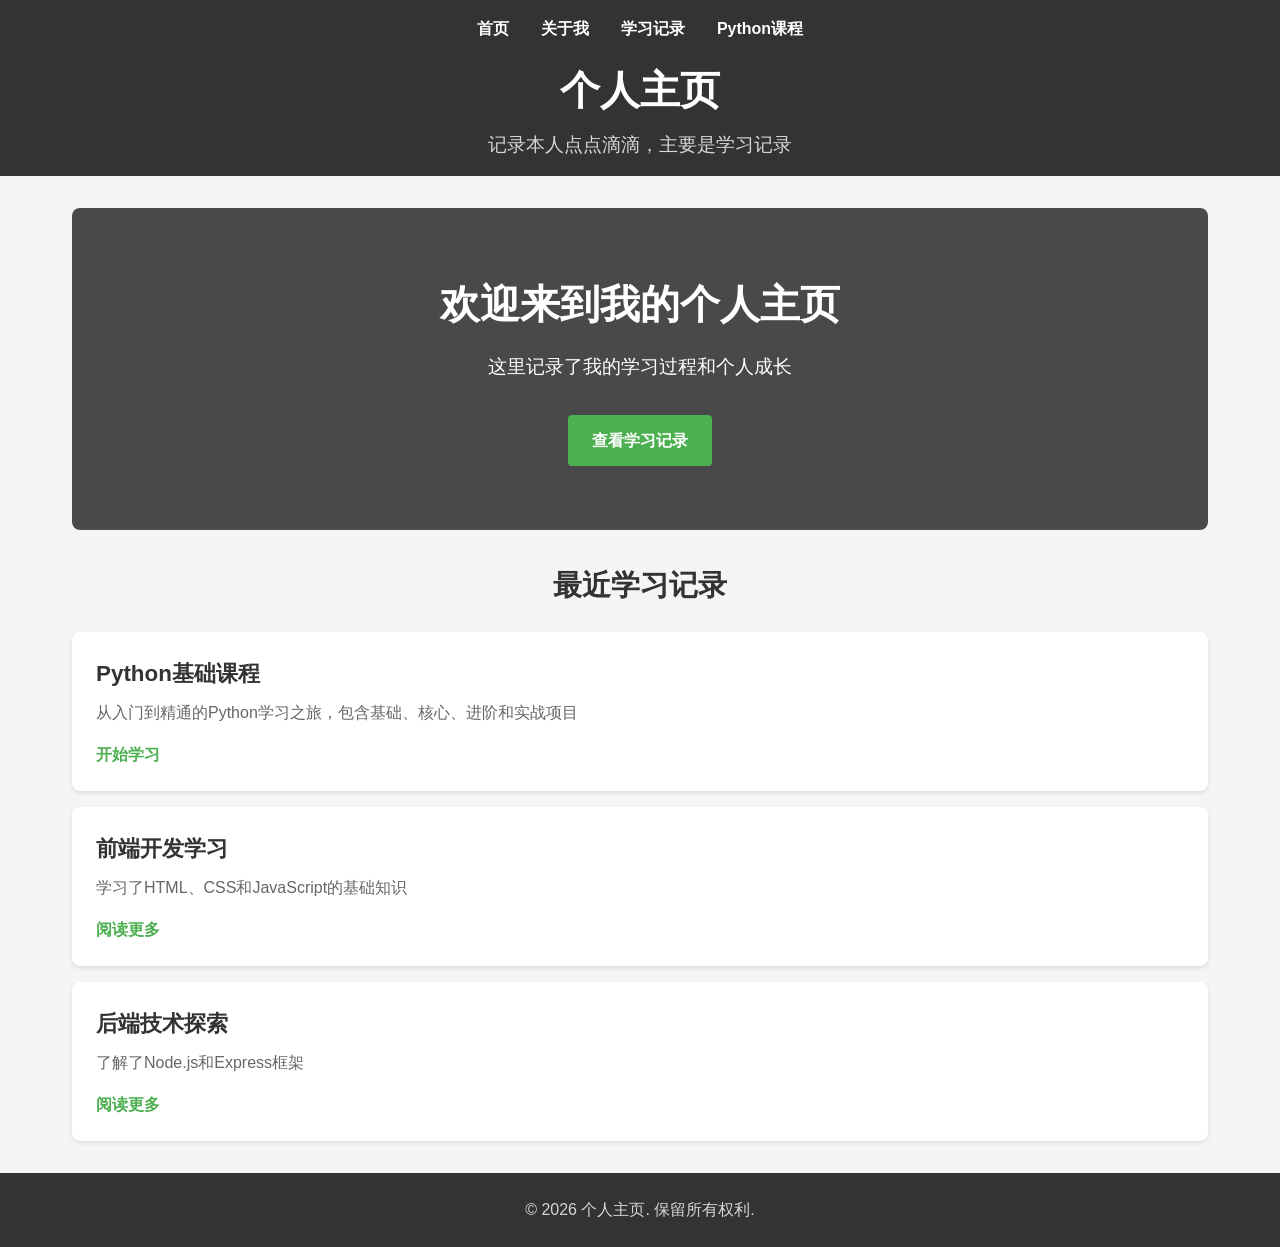
==== commit dc2ff7b9: "添加Python基础课程学习模块" ====
--- a/index.html
+++ b/index.html
@@ -1,201 +1,54 @@
-<!DOCTYPE html>
-<html lang="zh-CN">
-<head>
-    <meta charset="UTF-8">
-    <meta name="viewport" content="width=device-width, initial-scale=1.0">
-    <title>涓汉涓婚〉 | 鍏搁泤椋庢牸</title>
-    <link rel="stylesheet" href="style.css">
-    <link rel="preconnect" href="https://fonts.googleapis.com">
-    <link rel="preconnect" href="https://fonts.gstatic.com" crossorigin>
-    <link href="https://fonts.googleapis.com/css2?family=Playfair+Display:ital,wght@0,400;0,500;0,600;0,700;1,400&family=Poppins:wght@300;400;500;600;700&display=swap" rel="stylesheet">
-    <link rel="stylesheet" href="https://cdnjs.cloudflare.com/ajax/libs/font-awesome/6.4.0/css/all.min.css">
-</head>
-<body>
-    
-    <!-- 瀵艰埅鏍?-->
-    <nav class="navbar">
-        <div class="container">
-            <div class="logo">
-                <span>Portfolio</span>
-            </div>
-            <ul class="nav-links">
-                <li><a href="#about" class="nav-link">鍏充簬鎴?/a></li>
-                <li><a href="#skills" class="nav-link">鎶€鑳?/a></li>
-                <li><a href="#projects" class="nav-link">椤圭洰</a></li>
-                <li><a href="#contact" class="nav-link">鑱旂郴</a></li>
-            </ul>
-        </div>
-    </nav>
-    
-    <!-- 鑻遍泟鍖哄煙 -->
-    <section class="hero">
-        <div class="container">
-            <div class="hero-content">
-                <h1 class="hero-title">
-                    <span>浣犲ソ锛屾垜鏄?/span>
-                    <br>
-                    <span class="name">鏁版嵁鍒嗘瀽甯?/span>
-                </h1>
-                <p class="hero-subtitle">骞夸笢绉戝鎶€鏈亴涓氬闄?| 骞夸笢鐪佸晢鍔℃暟鎹垎鏋愬ぇ璧涘啝鍐?| 娓告垙涓庣鐞冪埍濂借€?/p>
-                <div class="hero-buttons">
-                    <a href="#skills" class="btn primary-btn">鏌ョ湅鎶€鑳?/a>
-                    <a href="#contact" class="btn secondary-btn">鑱旂郴鎴?/a>
-                </div>
-            </div>
-        </div>
-    </section>
-    
-    <!-- 鍏充簬鎴?-->
-    <section id="about" class="about">
-        <div class="container">
-            <h2 class="section-title">
-                <span>鍏充簬鎴?/span>
-            </h2>
-            <div class="about-content">
-                <div class="about-text">
-                    <p>鎴戞槸涓€鍚嶆潵鑷箍涓滅殑鏁版嵁鍒嗘瀽鐖卞ソ鑰咃紝鐩墠鍦?span class="highlight">骞夸笢绉戝鎶€鏈亴涓氬闄?/span>瀛︿範銆傛垜瀵规暟鎹殑鍔涢噺鍏呮弧鐑儏锛屾搮闀块€氳繃鏁版嵁鍒嗘瀽鍙戠幇闂銆佽В鍐抽棶棰樸€?/p>
-                    <p>鎴戞浘鑾峰緱<span class="highlight">骞夸笢鐪佸晢鍔℃暟鎹垎鏋愬ぇ璧涘啝鍐?/span>锛岃繖鏄鎴戜笓涓氳兘鍔涚殑鑲畾銆傛垜鐨勭洰鏍囨槸鎴愪负涓€鍚嶄紭绉€鐨勬暟鎹垎鏋愬笀锛屽埄鐢ㄦ暟鎹负浼佷笟鍜岀ぞ浼氬垱閫犱环鍊笺€傛垜鐩镐俊鏁版嵁椹卞姩鐨勫喅绛栬兘澶熷甫鏉ユ洿楂樻晥銆佹洿鍑嗙‘鐨勭粨鏋溿€?/p>
-                    <p>鍦ㄧ敓娲讳腑锛屾垜鍠滄<span class="highlight">鎵撶鐞?/span>鍜?span class="highlight">鐜╂父鎴?/span>锛岃繖浜涙椿鍔ㄤ笉浠呬赴瀵屼簡鎴戠殑涓氫綑鐢熸椿锛屼篃鍩瑰吇浜嗘垜鐨勫洟闃熷崗浣滆兘鍔涘拰鎬濈淮鑳藉姏銆?/p>
-                    <div class="personal-info">
-                        <div class="info-item">
-                            <i class="fas fa-graduation-cap"></i>
-                            <span>骞夸笢绉戝鎶€鏈亴涓氬闄?/span>
-                        </div>
-                        <div class="info-item">
-                            <i class="fas fa-trophy"></i>
-                            <span>骞夸笢鐪佸晢鍔℃暟鎹垎鏋愬ぇ璧涘啝鍐?/span>
-                        </div>
-                        <div class="info-item">
-                            <i class="fas fa-basketball-ball"></i>
-                            <span>鐖卞ソ锛氭墦绡悆</span>
-                        </div>
-                        <div class="info-item">
-                            <i class="fas fa-gamepad"></i>
-                            <span>鐖卞ソ锛氱帺娓告垙</span>
-                        </div>
-                    </div>
-                </div>
-                <div class="about-image">
-                    <div class="avatar-container">
-                        <div class="avatar"></div>
-                    </div>
-                </div>
-            </div>
-        </div>
-    </section>
-    
-    <!-- 鎶€鑳?-->
-    <section id="skills" class="skills">
-        <div class="container">
-            <h2 class="section-title">
-                <span>鎶€鑳?/span>
-            </h2>
-            <div class="skills-container">
-                <div class="skill-card">
-                    <div class="skill-icon">
-                        <i class="fas fa-chart-pie"></i>
-                    </div>
-                    <h3>鏁版嵁鍒嗘瀽</h3>
-                    <p>鎿呴暱浣跨敤Python銆丒xcel绛夊伐鍏疯繘琛屾暟鎹竻娲椼€佸垎鏋愬拰鍙鍖?/p>
-                </div>
-                <div class="skill-card">
-                    <div class="skill-icon">
-                        <i class="fas fa-code"></i>
-                    </div>
-                    <h3>缂栫▼鎶€鑳?/h3>
-                    <p>鐔熺粌鎺屾彙Python銆丼QL绛夌紪绋嬭瑷€锛岃兘澶熷紑鍙戞暟鎹垎鏋愯剼鏈?/p>
-                </div>
-                <div class="skill-card">
-                    <div class="skill-icon">
-                        <i class="fas fa-database"></i>
-                    </div>
-                    <h3>鏁版嵁搴?/h3>
-                    <p>鐔熸倝MySQL銆丼QLite绛夋暟鎹簱绯荤粺锛岃兘澶熻璁″拰鏌ヨ鏁版嵁搴?/p>
-                </div>
-                <div class="skill-card">
-                    <div class="skill-icon">
-                        <i class="fas fa-chart-bar"></i>
-                    </div>
-                    <h3>鏁版嵁鍙鍖?/h3>
-                    <p>鑳藉浣跨敤Matplotlib銆丼eaborn绛夊簱鍒涘缓鐩磋鐨勬暟鎹彲瑙嗗寲鍥捐〃</p>
-                </div>
-            </div>
-        </div>
-    </section>
-    
-    <!-- 椤圭洰 -->
-    <section id="projects" class="projects">
-        <div class="container">
-            <h2 class="section-title">
-                <span>椤圭洰</span>
-            </h2>
-            <div class="projects-container">
-                <div class="project-card">
-                    <div class="project-image"></div>
-                    <h3>鏁版嵁鍒嗘瀽椤圭洰</h3>
-                    <p>浣跨敤Python鍒嗘瀽閿€鍞暟鎹紝鍙戠幇閿€鍞秼鍔垮拰瀹㈡埛琛屼负妯″紡</p>
-                </div>
-                <div class="project-card">
-                    <div class="project-image"></div>
-                    <h3>鏁版嵁鍙鍖栭」鐩?/h3>
-                    <p>鍒涘缓浜や簰寮忔暟鎹华琛ㄧ洏锛屽睍绀哄叧閿笟鍔℃寚鏍?/p>
-                </div>
-                <div class="project-card">
-                    <div class="project-image"></div>
-                    <h3>鏈哄櫒瀛︿範椤圭洰</h3>
-                    <p>浣跨敤鏈哄櫒瀛︿範绠楁硶棰勬祴瀹㈡埛娴佸け鐜囷紝鎻愰珮瀹㈡埛 retention</p>
-                </div>
-            </div>
-        </div>
-    </section>
-    
-    <!-- 鑱旂郴 -->
-    <section id="contact" class="contact">
-        <div class="container">
-            <h2 class="section-title">
-                <span>鑱旂郴</span>
-            </h2>
-            <div class="contact-content">
-                <div class="contact-info">
-                    <div class="contact-item">
-                        <i class="fas fa-envelope"></i>
-                        <span>email@example.com</span>
-                    </div>
-                    <div class="contact-item">
-                        <i class="fas fa-phone"></i>
-                        <span>123-456-7890</span>
-                    </div>
-                    <div class="contact-item">
-                        <i class="fas fa-map-marker-alt"></i>
-                        <span>骞夸笢鐪佹箾姹熷競</span>
-                    </div>
-                </div>
-                <div class="contact-form">
-                    <form>
-                        <input type="text" placeholder="濮撳悕" class="form-input">
-                        <input type="email" placeholder="閭" class="form-input">
-                        <textarea placeholder="鐣欒█" class="form-textarea"></textarea>
-                        <button type="submit" class="btn primary-btn">鍙戦€?/button>
-                    </form>
-                </div>
-            </div>
-        </div>
-    </section>
-    
-    <!-- 椤佃剼 -->
-    <footer class="footer">
-        <div class="container">
-            <div class="footer-content">
-                <p>&copy; 2026 涓汉涓婚〉 | 鍏搁泤椋庢牸</p>
-                <div class="social-links">
-                    <a href="#" class="social-link"><i class="fab fa-github"></i></a>
-                    <a href="#" class="social-link"><i class="fab fa-linkedin"></i></a>
-                    <a href="#" class="social-link"><i class="fab fa-twitter"></i></a>
-                </div>
-            </div>
-        </div>
-    </footer>
-    
-    <script src="script.js"></script>
-</body>
+<!DOCTYPE html>
+<html lang="zh-CN">
+<head>
+    <meta charset="UTF-8">
+    <meta name="viewport" content="width=device-width, initial-scale=1.0">
+    <title>个人主页</title>
+    <link rel="stylesheet" href="styles.css">
+</head>
+<body>
+    <header>
+        <nav>
+            <ul>
+                <li><a href="index.html">首页</a></li>
+                <li><a href="about.html">关于我</a></li>
+                <li><a href="blog.html">学习记录</a></li>
+                <li><a href="python-course.html">Python课程</a></li>
+            </ul>
+        </nav>
+        <h1>个人主页</h1>
+        <p>记录本人点点滴滴，主要是学习记录</p>
+    </header>
+    <main>
+        <section class="hero">
+            <div class="hero-content">
+                <h2>欢迎来到我的个人主页</h2>
+                <p>这里记录了我的学习过程和个人成长</p>
+                <a href="blog.html" class="btn">查看学习记录</a>
+            </div>
+        </section>
+        <section class="recent-posts">
+            <h3>最近学习记录</h3>
+            <div class="post-card">
+                <h4>Python基础课程</h4>
+                <p>从入门到精通的Python学习之旅，包含基础、核心、进阶和实战项目</p>
+                <a href="python-course.html">开始学习</a>
+            </div>
+            <div class="post-card">
+                <h4>前端开发学习</h4>
+                <p>学习了HTML、CSS和JavaScript的基础知识</p>
+                <a href="blog.html">阅读更多</a>
+            </div>
+            <div class="post-card">
+                <h4>后端技术探索</h4>
+                <p>了解了Node.js和Express框架</p>
+                <a href="blog.html">阅读更多</a>
+            </div>
+        </section>
+    </main>
+    <footer>
+        <p>&copy; 2026 个人主页. 保留所有权利.</p>
+    </footer>
+    <script src="script.js"></script>
+</body>
 </html>
--- a/styles.css
+++ b/styles.css
@@ -0,0 +1,393 @@
+/* 全局样式重置 */
+* {
+    margin: 0;
+    padding: 0;
+    box-sizing: border-box;
+}
+
+body {
+    font-family: 'Arial', sans-serif;
+    line-height: 1.6;
+    color: #333;
+    background-color: #f5f5f5;
+}
+
+/* 头部样式 */
+header {
+    background-color: #333;
+    color: white;
+    padding: 1rem 0;
+    text-align: center;
+}
+
+nav ul {
+    list-style: none;
+    display: flex;
+    justify-content: center;
+    margin-bottom: 1rem;
+}
+
+nav ul li {
+    margin: 0 1rem;
+}
+
+nav ul li a {
+    color: white;
+    text-decoration: none;
+    font-weight: bold;
+    transition: color 0.3s ease;
+}
+
+nav ul li a:hover {
+    color: #4CAF50;
+}
+
+header h1 {
+    font-size: 2.5rem;
+    margin-bottom: 0.5rem;
+}
+
+header p {
+    font-size: 1.2rem;
+    opacity: 0.8;
+}
+
+/* 主内容区域 */
+main {
+    max-width: 1200px;
+    margin: 2rem auto;
+    padding: 0 2rem;
+}
+
+/* 英雄区域 */
+.hero {
+    background: linear-gradient(rgba(0,0,0,0.7), rgba(0,0,0,0.7)), url('https://trae-api-cn.mchost.guru/api/ide/v1/text_to_image?prompt=minimalist%20coding%20workspace%20with%20laptop%20and%20notebooks&image_size=landscape_16_9');
+    background-size: cover;
+    background-position: center;
+    color: white;
+    padding: 4rem 2rem;
+    border-radius: 8px;
+    margin-bottom: 2rem;
+    text-align: center;
+}
+
+.hero-content h2 {
+    font-size: 2.5rem;
+    margin-bottom: 1rem;
+}
+
+.hero-content p {
+    font-size: 1.2rem;
+    margin-bottom: 2rem;
+    max-width: 800px;
+    margin-left: auto;
+    margin-right: auto;
+}
+
+.btn {
+    display: inline-block;
+    background-color: #4CAF50;
+    color: white;
+    padding: 0.8rem 1.5rem;
+    text-decoration: none;
+    border-radius: 4px;
+    font-weight: bold;
+    transition: background-color 0.3s ease;
+}
+
+.btn:hover {
+    background-color: #45a049;
+}
+
+/* 最近文章区域 */
+.recent-posts {
+    margin-bottom: 2rem;
+}
+
+.recent-posts h3 {
+    font-size: 1.8rem;
+    margin-bottom: 1.5rem;
+    text-align: center;
+    color: #333;
+}
+
+.post-card {
+    background-color: white;
+    padding: 1.5rem;
+    border-radius: 8px;
+    box-shadow: 0 2px 4px rgba(0,0,0,0.1);
+    margin-bottom: 1rem;
+    transition: transform 0.3s ease, box-shadow 0.3s ease;
+}
+
+.post-card:hover {
+    transform: translateY(-5px);
+    box-shadow: 0 5px 15px rgba(0,0,0,0.1);
+}
+
+.post-card h4 {
+    font-size: 1.4rem;
+    margin-bottom: 0.5rem;
+    color: #333;
+}
+
+.post-card p {
+    margin-bottom: 1rem;
+    color: #666;
+}
+
+.post-card a {
+    color: #4CAF50;
+    text-decoration: none;
+    font-weight: bold;
+    transition: color 0.3s ease;
+}
+
+.post-card a:hover {
+    color: #45a049;
+    text-decoration: underline;
+}
+
+/* 关于页面样式 */
+.about-content {
+    background-color: white;
+    padding: 2rem;
+    border-radius: 8px;
+    box-shadow: 0 2px 4px rgba(0,0,0,0.1);
+}
+
+.about-content h2 {
+    font-size: 2rem;
+    margin-bottom: 1.5rem;
+    color: #333;
+}
+
+.about-content p {
+    margin-bottom: 1rem;
+    line-height: 1.8;
+    color: #666;
+}
+
+/* 博客页面样式 */
+.blog-content {
+    background-color: white;
+    padding: 2rem;
+    border-radius: 8px;
+    box-shadow: 0 2px 4px rgba(0,0,0,0.1);
+}
+
+.blog-content h2 {
+    font-size: 2rem;
+    margin-bottom: 1.5rem;
+    color: #333;
+}
+
+.blog-post {
+    margin-bottom: 2rem;
+    padding-bottom: 2rem;
+    border-bottom: 1px solid #eee;
+}
+
+.blog-post:last-child {
+    border-bottom: none;
+}
+
+.blog-post h3 {
+    font-size: 1.6rem;
+    margin-bottom: 0.5rem;
+    color: #333;
+}
+
+.blog-post .date {
+    color: #999;
+    font-size: 0.9rem;
+    margin-bottom: 1rem;
+}
+
+.blog-post p {
+    margin-bottom: 1rem;
+    line-height: 1.8;
+    color: #666;
+}
+
+/* Python课程页面样式 */
+.course-content {
+    background-color: white;
+    padding: 2rem;
+    border-radius: 8px;
+    box-shadow: 0 2px 4px rgba(0,0,0,0.1);
+}
+
+.course-intro {
+    margin-bottom: 2.5rem;
+}
+
+.course-intro h2 {
+    font-size: 2rem;
+    margin-bottom: 1.5rem;
+    color: #333;
+}
+
+.course-intro p {
+    font-size: 1.1rem;
+    line-height: 1.8;
+    color: #666;
+}
+
+.course-outline {
+    margin-bottom: 2.5rem;
+}
+
+.course-outline h2 {
+    font-size: 2rem;
+    margin-bottom: 1.5rem;
+    color: #333;
+}
+
+.module {
+    background-color: #f9f9f9;
+    padding: 1.5rem;
+    border-radius: 8px;
+    margin-bottom: 1.5rem;
+    border-left: 4px solid #4CAF50;
+}
+
+.module h3 {
+    font-size: 1.4rem;
+    margin-bottom: 1rem;
+    color: #333;
+}
+
+.module ul {
+    list-style: none;
+    padding-left: 0;
+}
+
+.module ul li {
+    padding: 0.5rem 0;
+    padding-left: 1.5rem;
+    position: relative;
+    color: #666;
+}
+
+.module ul li:before {
+    content: "•";
+    color: #4CAF50;
+    font-weight: bold;
+    position: absolute;
+    left: 0;
+}
+
+.learning-resources h2 {
+    font-size: 2rem;
+    margin-bottom: 1.5rem;
+    color: #333;
+}
+
+.resource-card {
+    background-color: #f9f9f9;
+    padding: 1.5rem;
+    border-radius: 8px;
+    margin-bottom: 1rem;
+    transition: transform 0.3s ease, box-shadow 0.3s ease;
+}
+
+.resource-card:hover {
+    transform: translateY(-5px);
+    box-shadow: 0 5px 15px rgba(0,0,0,0.1);
+}
+
+.resource-card h4 {
+    font-size: 1.2rem;
+    margin-bottom: 0.5rem;
+    color: #333;
+}
+
+.resource-card p {
+    margin-bottom: 1rem;
+    color: #666;
+}
+
+.resource-card a {
+    color: #4CAF50;
+    text-decoration: none;
+    font-weight: bold;
+    transition: color 0.3s ease;
+}
+
+.resource-card a:hover {
+    color: #45a049;
+    text-decoration: underline;
+}
+
+/* 页脚样式 */
+footer {
+    background-color: #333;
+    color: white;
+    text-align: center;
+    padding: 1.5rem 0;
+    margin-top: 2rem;
+}
+
+footer p {
+    opacity: 0.8;
+}
+
+/* 响应式设计 */
+@media (max-width: 768px) {
+    nav ul {
+        flex-direction: column;
+        gap: 0.5rem;
+    }
+    
+    header h1 {
+        font-size: 2rem;
+    }
+    
+    .hero-content h2 {
+        font-size: 2rem;
+    }
+    
+    main {
+        padding: 0 1rem;
+    }
+    
+    .post-card {
+        padding: 1rem;
+    }
+    
+    .about-content,
+    .blog-content {
+        padding: 1.5rem;
+    }
+}
+
+@media (max-width: 480px) {
+    header h1 {
+        font-size: 1.8rem;
+    }
+    
+    header p {
+        font-size: 1rem;
+    }
+    
+    .hero-content h2 {
+        font-size: 1.8rem;
+    }
+    
+    .hero-content p {
+        font-size: 1rem;
+    }
+    
+    .btn {
+        padding: 0.6rem 1.2rem;
+    }
+    
+    .recent-posts h3 {
+        font-size: 1.5rem;
+    }
+    
+    .post-card h4 {
+        font-size: 1.2rem;
+    }
+}
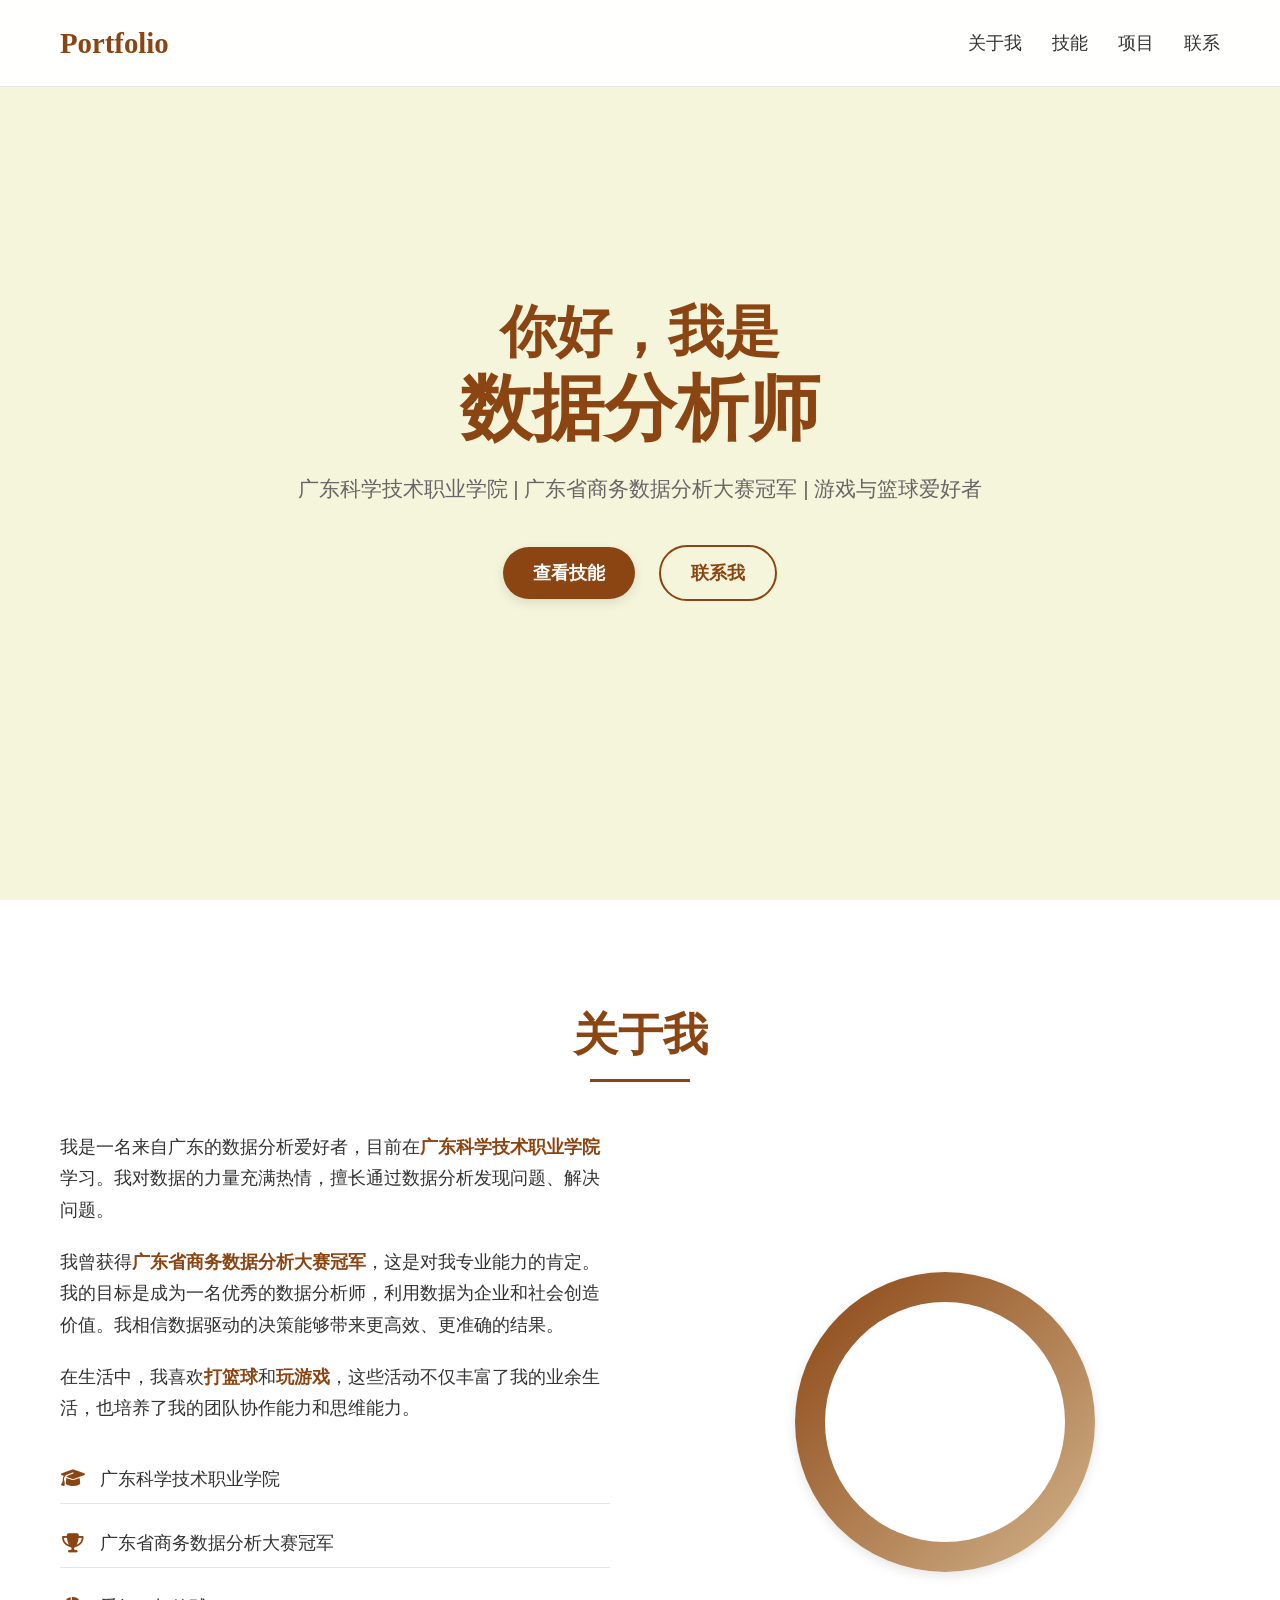
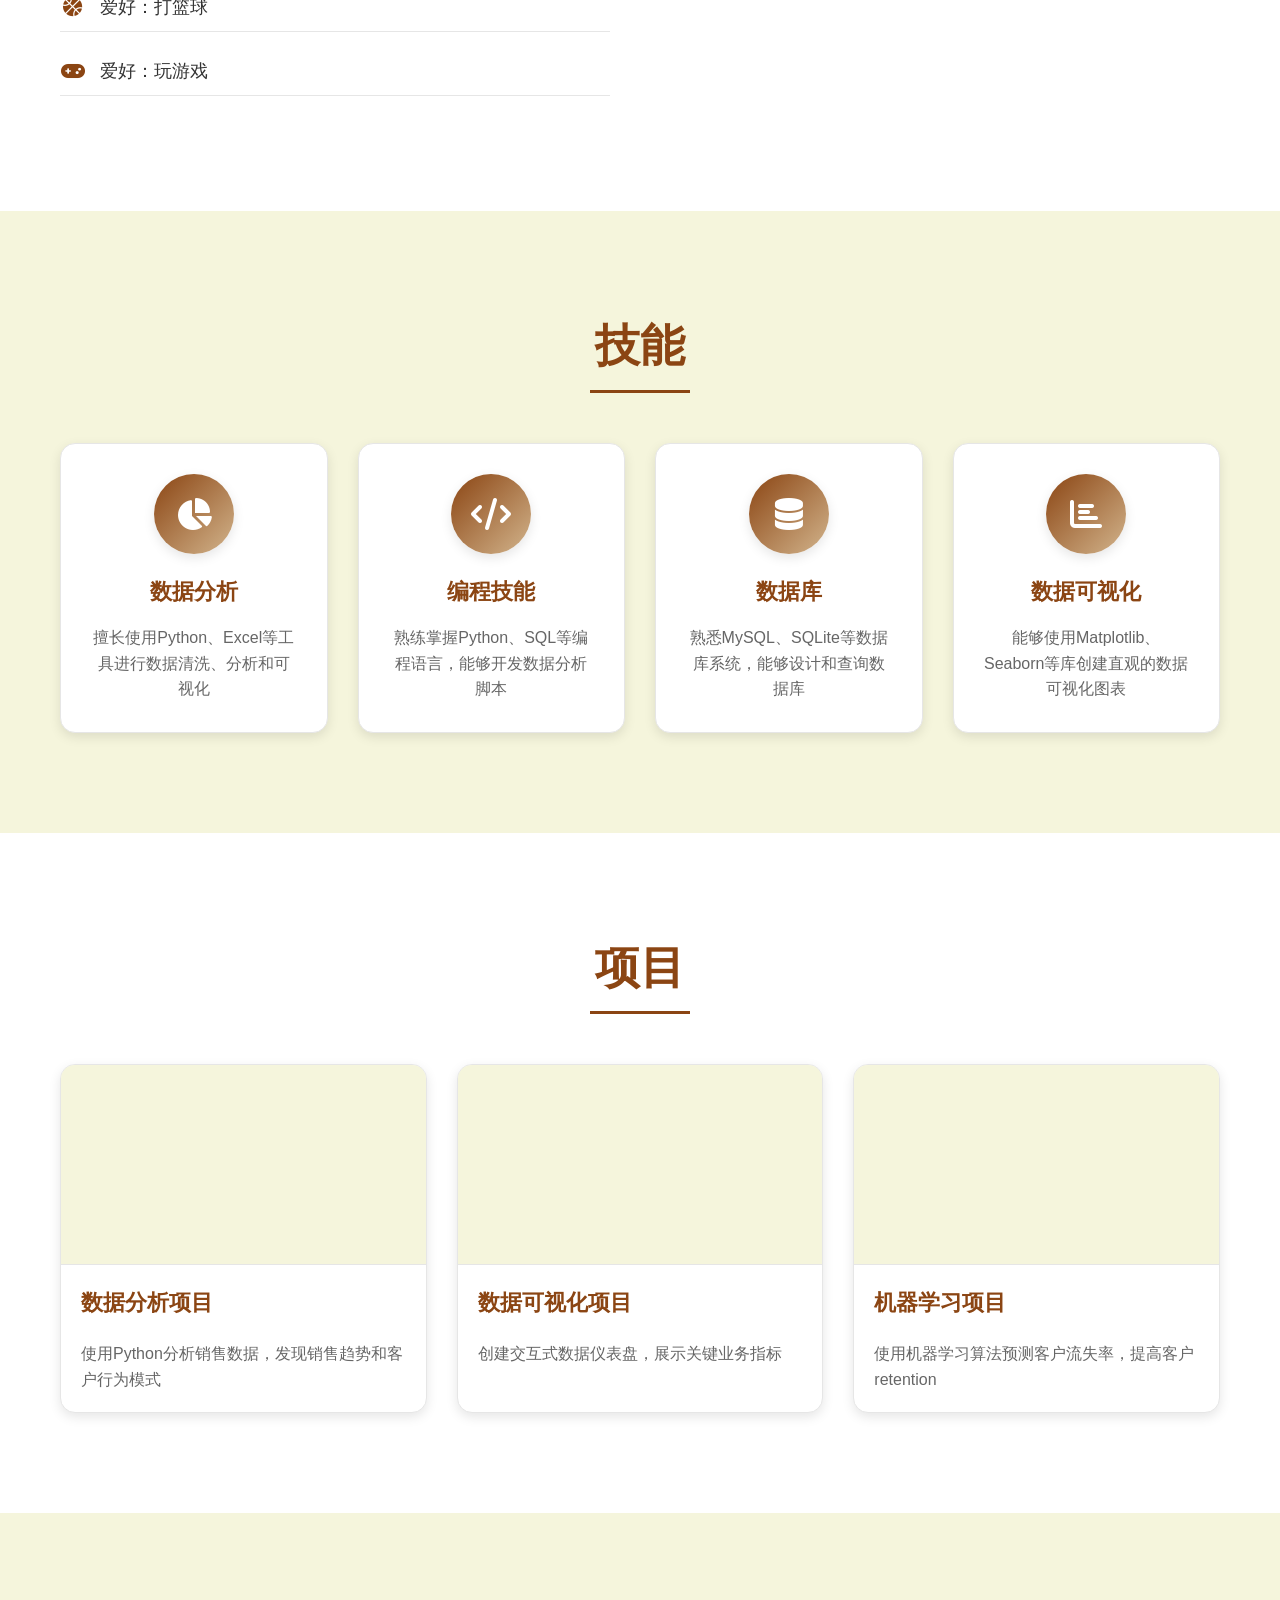
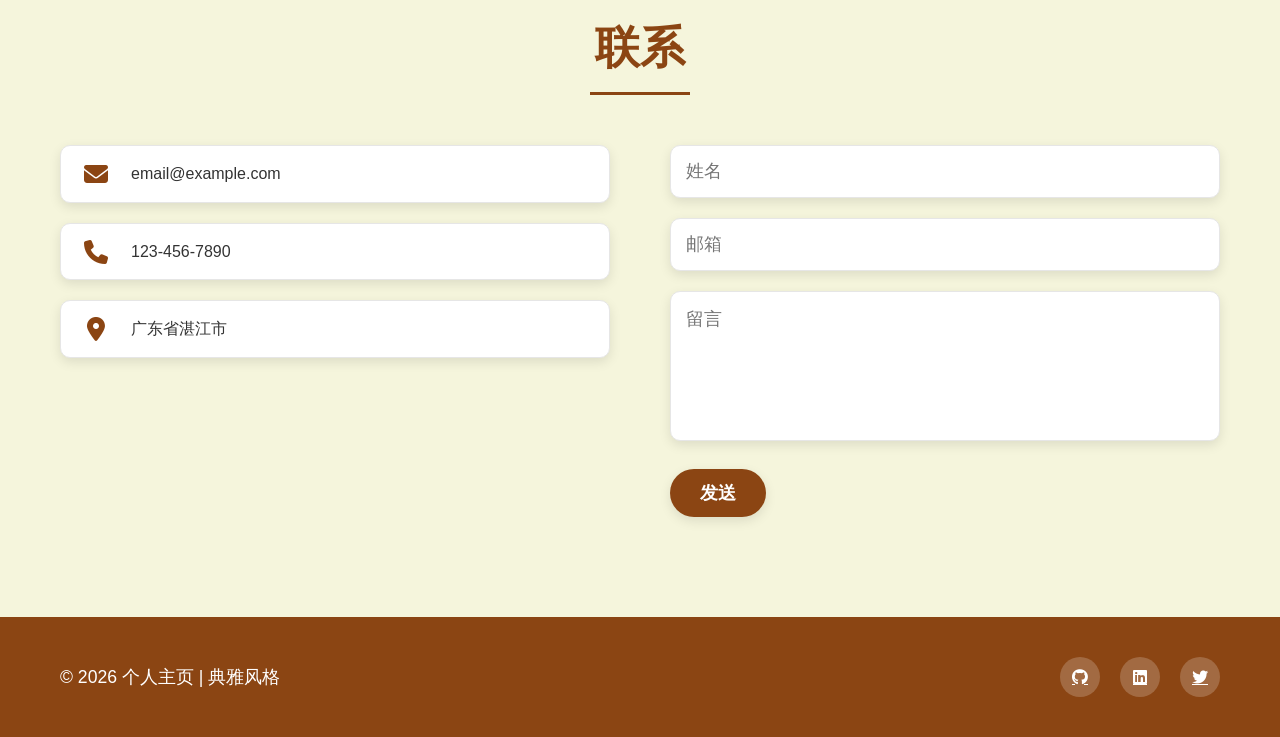
==== commit 84affb2f: "Update index.html with correct encoding" ====
--- a/index.html
+++ b/index.html
@@ -1,54 +1,201 @@
-<!DOCTYPE html>
-<html lang="zh-CN">
-<head>
-    <meta charset="UTF-8">
-    <meta name="viewport" content="width=device-width, initial-scale=1.0">
-    <title>个人主页</title>
-    <link rel="stylesheet" href="styles.css">
-</head>
-<body>
-    <header>
-        <nav>
-            <ul>
-                <li><a href="index.html">首页</a></li>
-                <li><a href="about.html">关于我</a></li>
-                <li><a href="blog.html">学习记录</a></li>
-                <li><a href="python-course.html">Python课程</a></li>
-            </ul>
-        </nav>
-        <h1>个人主页</h1>
-        <p>记录本人点点滴滴，主要是学习记录</p>
-    </header>
-    <main>
-        <section class="hero">
-            <div class="hero-content">
-                <h2>欢迎来到我的个人主页</h2>
-                <p>这里记录了我的学习过程和个人成长</p>
-                <a href="blog.html" class="btn">查看学习记录</a>
-            </div>
-        </section>
-        <section class="recent-posts">
-            <h3>最近学习记录</h3>
-            <div class="post-card">
-                <h4>Python基础课程</h4>
-                <p>从入门到精通的Python学习之旅，包含基础、核心、进阶和实战项目</p>
-                <a href="python-course.html">开始学习</a>
-            </div>
-            <div class="post-card">
-                <h4>前端开发学习</h4>
-                <p>学习了HTML、CSS和JavaScript的基础知识</p>
-                <a href="blog.html">阅读更多</a>
-            </div>
-            <div class="post-card">
-                <h4>后端技术探索</h4>
-                <p>了解了Node.js和Express框架</p>
-                <a href="blog.html">阅读更多</a>
-            </div>
-        </section>
-    </main>
-    <footer>
-        <p>&copy; 2026 个人主页. 保留所有权利.</p>
-    </footer>
-    <script src="script.js"></script>
-</body>
+<!DOCTYPE html>
+<html lang="zh-CN">
+<head>
+    <meta charset="UTF-8">
+    <meta name="viewport" content="width=device-width, initial-scale=1.0">
+    <title>个人主页 | 典雅风格</title>
+    <link rel="stylesheet" href="style.css">
+    <link rel="preconnect" href="https://fonts.googleapis.com">
+    <link rel="preconnect" href="https://fonts.gstatic.com" crossorigin>
+    <link href="https://fonts.googleapis.com/css2?family=Playfair+Display:ital,wght@0,400;0,500;0,600;0,700;1,400&family=Poppins:wght@300;400;500;600;700&display=swap" rel="stylesheet">
+    <link rel="stylesheet" href="https://cdnjs.cloudflare.com/ajax/libs/font-awesome/6.4.0/css/all.min.css">
+</head>
+<body>
+    
+    <!-- 导航栏 -->
+    <nav class="navbar">
+        <div class="container">
+            <div class="logo">
+                <span>Portfolio</span>
+            </div>
+            <ul class="nav-links">
+                <li><a href="#about" class="nav-link">关于我</a></li>
+                <li><a href="#skills" class="nav-link">技能</a></li>
+                <li><a href="#projects" class="nav-link">项目</a></li>
+                <li><a href="#contact" class="nav-link">联系</a></li>
+            </ul>
+        </div>
+    </nav>
+    
+    <!-- 英雄区域 -->
+    <section class="hero">
+        <div class="container">
+            <div class="hero-content">
+                <h1 class="hero-title">
+                    <span>你好，我是</span>
+                    <br>
+                    <span class="name">数据分析师</span>
+                </h1>
+                <p class="hero-subtitle">广东科学技术职业学院 | 广东省商务数据分析大赛冠军 | 游戏与篮球爱好者</p>
+                <div class="hero-buttons">
+                    <a href="#skills" class="btn primary-btn">查看技能</a>
+                    <a href="#contact" class="btn secondary-btn">联系我</a>
+                </div>
+            </div>
+        </div>
+    </section>
+    
+    <!-- 关于我 -->
+    <section id="about" class="about">
+        <div class="container">
+            <h2 class="section-title">
+                <span>关于我</span>
+            </h2>
+            <div class="about-content">
+                <div class="about-text">
+                    <p>我是一名来自广东的数据分析爱好者，目前在<span class="highlight">广东科学技术职业学院</span>学习。我对数据的力量充满热情，擅长通过数据分析发现问题、解决问题。</p>
+                    <p>我曾获得<span class="highlight">广东省商务数据分析大赛冠军</span>，这是对我专业能力的肯定。我的目标是成为一名优秀的数据分析师，利用数据为企业和社会创造价值。我相信数据驱动的决策能够带来更高效、更准确的结果。</p>
+                    <p>在生活中，我喜欢<span class="highlight">打篮球</span>和<span class="highlight">玩游戏</span>，这些活动不仅丰富了我的业余生活，也培养了我的团队协作能力和思维能力。</p>
+                    <div class="personal-info">
+                        <div class="info-item">
+                            <i class="fas fa-graduation-cap"></i>
+                            <span>广东科学技术职业学院</span>
+                        </div>
+                        <div class="info-item">
+                            <i class="fas fa-trophy"></i>
+                            <span>广东省商务数据分析大赛冠军</span>
+                        </div>
+                        <div class="info-item">
+                            <i class="fas fa-basketball-ball"></i>
+                            <span>爱好：打篮球</span>
+                        </div>
+                        <div class="info-item">
+                            <i class="fas fa-gamepad"></i>
+                            <span>爱好：玩游戏</span>
+                        </div>
+                    </div>
+                </div>
+                <div class="about-image">
+                    <div class="avatar-container">
+                        <div class="avatar"></div>
+                    </div>
+                </div>
+            </div>
+        </div>
+    </section>
+    
+    <!-- 技能 -->
+    <section id="skills" class="skills">
+        <div class="container">
+            <h2 class="section-title">
+                <span>技能</span>
+            </h2>
+            <div class="skills-container">
+                <div class="skill-card">
+                    <div class="skill-icon">
+                        <i class="fas fa-chart-pie"></i>
+                    </div>
+                    <h3>数据分析</h3>
+                    <p>擅长使用Python、Excel等工具进行数据清洗、分析和可视化</p>
+                </div>
+                <div class="skill-card">
+                    <div class="skill-icon">
+                        <i class="fas fa-code"></i>
+                    </div>
+                    <h3>编程技能</h3>
+                    <p>熟练掌握Python、SQL等编程语言，能够开发数据分析脚本</p>
+                </div>
+                <div class="skill-card">
+                    <div class="skill-icon">
+                        <i class="fas fa-database"></i>
+                    </div>
+                    <h3>数据库</h3>
+                    <p>熟悉MySQL、SQLite等数据库系统，能够设计和查询数据库</p>
+                </div>
+                <div class="skill-card">
+                    <div class="skill-icon">
+                        <i class="fas fa-chart-bar"></i>
+                    </div>
+                    <h3>数据可视化</h3>
+                    <p>能够使用Matplotlib、Seaborn等库创建直观的数据可视化图表</p>
+                </div>
+            </div>
+        </div>
+    </section>
+    
+    <!-- 项目 -->
+    <section id="projects" class="projects">
+        <div class="container">
+            <h2 class="section-title">
+                <span>项目</span>
+            </h2>
+            <div class="projects-container">
+                <div class="project-card">
+                    <div class="project-image"></div>
+                    <h3>数据分析项目</h3>
+                    <p>使用Python分析销售数据，发现销售趋势和客户行为模式</p>
+                </div>
+                <div class="project-card">
+                    <div class="project-image"></div>
+                    <h3>数据可视化项目</h3>
+                    <p>创建交互式数据仪表盘，展示关键业务指标</p>
+                </div>
+                <div class="project-card">
+                    <div class="project-image"></div>
+                    <h3>机器学习项目</h3>
+                    <p>使用机器学习算法预测客户流失率，提高客户 retention</p>
+                </div>
+            </div>
+        </div>
+    </section>
+    
+    <!-- 联系 -->
+    <section id="contact" class="contact">
+        <div class="container">
+            <h2 class="section-title">
+                <span>联系</span>
+            </h2>
+            <div class="contact-content">
+                <div class="contact-info">
+                    <div class="contact-item">
+                        <i class="fas fa-envelope"></i>
+                        <span>email@example.com</span>
+                    </div>
+                    <div class="contact-item">
+                        <i class="fas fa-phone"></i>
+                        <span>123-456-7890</span>
+                    </div>
+                    <div class="contact-item">
+                        <i class="fas fa-map-marker-alt"></i>
+                        <span>广东省湛江市</span>
+                    </div>
+                </div>
+                <div class="contact-form">
+                    <form>
+                        <input type="text" placeholder="姓名" class="form-input">
+                        <input type="email" placeholder="邮箱" class="form-input">
+                        <textarea placeholder="留言" class="form-textarea"></textarea>
+                        <button type="submit" class="btn primary-btn">发送</button>
+                    </form>
+                </div>
+            </div>
+        </div>
+    </section>
+    
+    <!-- 页脚 -->
+    <footer class="footer">
+        <div class="container">
+            <div class="footer-content">
+                <p>&copy; 2026 个人主页 | 典雅风格</p>
+                <div class="social-links">
+                    <a href="#" class="social-link"><i class="fab fa-github"></i></a>
+                    <a href="#" class="social-link"><i class="fab fa-linkedin"></i></a>
+                    <a href="#" class="social-link"><i class="fab fa-twitter"></i></a>
+                </div>
+            </div>
+        </div>
+    </footer>
+    
+    <script src="script.js"></script>
+</body>
 </html>
--- a/style.css
+++ b/style.css
@@ -0,0 +1,556 @@
+/* 鍏ㄥ眬鏍峰紡 */
+* {
+    margin: 0;
+    padding: 0;
+    box-sizing: border-box;
+}
+
+:root {
+    --primary-color: #8B4513;
+    --secondary-color: #D2B48C;
+    --accent-color: #A0522D;
+    --light-bg: #F5F5DC;
+    --dark-text: #333333;
+    --light-text: #666666;
+    --border-color: #E6E6E6;
+    --shadow: 0 4px 12px rgba(0, 0, 0, 0.1);
+}
+
+body {
+    font-family: 'Poppins', sans-serif;
+    background-color: var(--light-bg);
+    color: var(--dark-text);
+    line-height: 1.6;
+    overflow-x: hidden;
+}
+
+.container {
+    max-width: 1200px;
+    margin: 0 auto;
+    padding: 0 20px;
+}
+
+/* 瀵艰埅鏍?*/
+.navbar {
+    position: fixed;
+    top: 0;
+    left: 0;
+    width: 100%;
+    z-index: 1000;
+    background-color: rgba(255, 255, 255, 0.95);
+    backdrop-filter: blur(10px);
+    border-bottom: 1px solid var(--border-color);
+    transition: all 0.3s ease;
+}
+
+.navbar .container {
+    display: flex;
+    justify-content: space-between;
+    align-items: center;
+    padding: 20px;
+}
+
+.logo {
+    font-size: 1.8rem;
+    font-weight: 700;
+    font-family: 'Playfair Display', serif;
+    color: var(--primary-color);
+}
+
+.nav-links {
+    display: flex;
+    list-style: none;
+}
+
+.nav-links li {
+    margin-left: 30px;
+}
+
+.nav-link {
+    color: var(--dark-text);
+    text-decoration: none;
+    font-size: 1.1rem;
+    font-weight: 500;
+    transition: all 0.3s ease;
+    position: relative;
+}
+
+.nav-link::after {
+    content: '';
+    position: absolute;
+    bottom: -5px;
+    left: 0;
+    width: 0;
+    height: 2px;
+    background-color: var(--primary-color);
+    transition: width 0.3s ease;
+}
+
+.nav-link:hover {
+    color: var(--primary-color);
+}
+
+.nav-link:hover::after {
+    width: 100%;
+}
+
+/* 鑻遍泟鍖哄煙 */
+.hero {
+    height: 100vh;
+    display: flex;
+    align-items: center;
+    justify-content: center;
+    position: relative;
+    background-color: var(--light-bg);
+}
+
+.hero-content {
+    text-align: center;
+    z-index: 1;
+}
+
+.hero-title {
+    font-size: 3.5rem;
+    font-weight: 700;
+    margin-bottom: 20px;
+    line-height: 1.2;
+    font-family: 'Playfair Display', serif;
+    color: var(--primary-color);
+}
+
+.hero-title .name {
+    font-size: 4.5rem;
+    font-weight: 800;
+    color: var(--primary-color);
+}
+
+.hero-subtitle {
+    font-size: 1.3rem;
+    margin-bottom: 40px;
+    color: var(--light-text);
+}
+
+/* 鎸夐挳鏍峰紡 */
+.btn {
+    display: inline-block;
+    padding: 12px 30px;
+    border: none;
+    border-radius: 30px;
+    font-size: 1.1rem;
+    font-weight: 600;
+    text-decoration: none;
+    transition: all 0.3s ease;
+    cursor: pointer;
+    font-family: 'Poppins', sans-serif;
+}
+
+.primary-btn {
+    background-color: var(--primary-color);
+    color: white;
+    box-shadow: var(--shadow);
+}
+
+.primary-btn:hover {
+    background-color: var(--accent-color);
+    transform: translateY(-2px);
+    box-shadow: 0 6px 16px rgba(139, 69, 19, 0.3);
+}
+
+.secondary-btn {
+    background-color: transparent;
+    color: var(--primary-color);
+    border: 2px solid var(--primary-color);
+    margin-left: 20px;
+}
+
+.secondary-btn:hover {
+    background-color: var(--primary-color);
+    color: white;
+    transform: translateY(-2px);
+    box-shadow: 0 6px 16px rgba(139, 69, 19, 0.3);
+}
+
+/* 閫氱敤閮ㄥ垎鏍峰紡 */
+section {
+    padding: 100px 0;
+    position: relative;
+}
+
+.section-title {
+    font-size: 2.8rem;
+    font-weight: 700;
+    text-align: center;
+    margin-bottom: 60px;
+    font-family: 'Playfair Display', serif;
+    color: var(--primary-color);
+    position: relative;
+}
+
+.section-title::after {
+    content: '';
+    position: absolute;
+    bottom: -10px;
+    left: 50%;
+    transform: translateX(-50%);
+    width: 100px;
+    height: 3px;
+    background-color: var(--primary-color);
+}
+
+/* 鍏充簬鎴?*/
+.about {
+    background-color: white;
+}
+
+.about-content {
+    display: flex;
+    align-items: center;
+    gap: 60px;
+}
+
+.about-text {
+    flex: 1;
+    font-size: 1.1rem;
+    color: var(--dark-text);
+}
+
+.about-text p {
+    margin-bottom: 20px;
+    line-height: 1.8;
+}
+
+.highlight {
+    color: var(--primary-color);
+    font-weight: 600;
+}
+
+.personal-info {
+    margin-top: 30px;
+}
+
+.info-item {
+    display: flex;
+    align-items: center;
+    margin-bottom: 15px;
+    padding: 10px 0;
+    border-bottom: 1px solid var(--border-color);
+}
+
+.info-item i {
+    color: var(--primary-color);
+    margin-right: 15px;
+    font-size: 1.2rem;
+    width: 25px;
+    text-align: center;
+}
+
+.about-image {
+    flex: 1;
+    display: flex;
+    justify-content: center;
+}
+
+.avatar-container {
+    position: relative;
+    width: 300px;
+    height: 300px;
+}
+
+.avatar {
+    width: 100%;
+    height: 100%;
+    border-radius: 50%;
+    background: linear-gradient(135deg, var(--primary-color), var(--secondary-color));
+    position: relative;
+    overflow: hidden;
+    box-shadow: var(--shadow);
+}
+
+.avatar::before {
+    content: '';
+    position: absolute;
+    top: 50%;
+    left: 50%;
+    transform: translate(-50%, -50%);
+    width: 80%;
+    height: 80%;
+    background-color: white;
+    border-radius: 50%;
+    z-index: 1;
+}
+
+/* 鎶€鑳?*/
+.skills {
+    background-color: var(--light-bg);
+}
+
+.skills-container {
+    display: grid;
+    grid-template-columns: repeat(auto-fit, minmax(250px, 1fr));
+    gap: 30px;
+}
+
+.skill-card {
+    background-color: white;
+    border: 1px solid var(--border-color);
+    border-radius: 15px;
+    padding: 30px;
+    text-align: center;
+    transition: all 0.3s ease;
+    position: relative;
+    box-shadow: var(--shadow);
+}
+
+.skill-card:hover {
+    transform: translateY(-10px);
+    box-shadow: 0 10px 20px rgba(0, 0, 0, 0.15);
+}
+
+.skill-icon {
+    width: 80px;
+    height: 80px;
+    background: linear-gradient(135deg, var(--primary-color), var(--secondary-color));
+    border-radius: 50%;
+    display: flex;
+    align-items: center;
+    justify-content: center;
+    margin: 0 auto 20px;
+    font-size: 2rem;
+    color: white;
+    box-shadow: var(--shadow);
+}
+
+.skill-card h3 {
+    font-size: 1.4rem;
+    margin-bottom: 15px;
+    color: var(--primary-color);
+    font-family: 'Playfair Display', serif;
+}
+
+.skill-card p {
+    color: var(--light-text);
+    line-height: 1.6;
+}
+
+/* 椤圭洰 */
+.projects {
+    background-color: white;
+}
+
+.projects-container {
+    display: grid;
+    grid-template-columns: repeat(auto-fit, minmax(300px, 1fr));
+    gap: 30px;
+}
+
+.project-card {
+    background-color: white;
+    border: 1px solid var(--border-color);
+    border-radius: 15px;
+    overflow: hidden;
+    transition: all 0.3s ease;
+    position: relative;
+    box-shadow: var(--shadow);
+}
+
+.project-card:hover {
+    transform: translateY(-10px);
+    box-shadow: 0 10px 20px rgba(0, 0, 0, 0.15);
+}
+
+.project-image {
+    height: 200px;
+    background-color: var(--light-bg);
+    position: relative;
+    overflow: hidden;
+    border-bottom: 1px solid var(--border-color);
+}
+
+.project-card h3 {
+    font-size: 1.4rem;
+    margin: 20px;
+    color: var(--primary-color);
+    font-family: 'Playfair Display', serif;
+}
+
+.project-card p {
+    margin: 0 20px 20px;
+    color: var(--light-text);
+    line-height: 1.6;
+}
+
+/* 鑱旂郴 */
+.contact {
+    background-color: var(--light-bg);
+}
+
+.contact-content {
+    display: flex;
+    gap: 60px;
+}
+
+.contact-info {
+    flex: 1;
+}
+
+.contact-item {
+    display: flex;
+    align-items: center;
+    margin-bottom: 20px;
+    padding: 15px;
+    background-color: white;
+    border: 1px solid var(--border-color);
+    border-radius: 10px;
+    transition: all 0.3s ease;
+    box-shadow: var(--shadow);
+}
+
+.contact-item:hover {
+    transform: translateY(-5px);
+    box-shadow: 0 8px 16px rgba(0, 0, 0, 0.1);
+}
+
+.contact-item i {
+    color: var(--primary-color);
+    margin-right: 15px;
+    font-size: 1.5rem;
+    width: 40px;
+    text-align: center;
+}
+
+.contact-form {
+    flex: 1;
+}
+
+.form-input,
+.form-textarea {
+    width: 100%;
+    padding: 15px;
+    margin-bottom: 20px;
+    background-color: white;
+    border: 1px solid var(--border-color);
+    border-radius: 10px;
+    color: var(--dark-text);
+    font-family: 'Poppins', sans-serif;
+    font-size: 1.1rem;
+    transition: all 0.3s ease;
+    box-shadow: var(--shadow);
+}
+
+.form-input:focus,
+.form-textarea:focus {
+    outline: none;
+    border-color: var(--primary-color);
+    box-shadow: 0 0 0 3px rgba(139, 69, 19, 0.1);
+}
+
+.form-textarea {
+    height: 150px;
+    resize: none;
+}
+
+/* 椤佃剼 */
+.footer {
+    background-color: var(--primary-color);
+    color: white;
+    padding: 40px 0;
+}
+
+.footer-content {
+    display: flex;
+    justify-content: space-between;
+    align-items: center;
+}
+
+.footer-content p {
+    font-size: 1.1rem;
+}
+
+.social-links {
+    display: flex;
+    gap: 20px;
+}
+
+.social-link {
+    width: 40px;
+    height: 40px;
+    border-radius: 50%;
+    background-color: rgba(255, 255, 255, 0.2);
+    display: flex;
+    align-items: center;
+    justify-content: center;
+    color: white;
+    transition: all 0.3s ease;
+}
+
+.social-link:hover {
+    background-color: white;
+    color: var(--primary-color);
+    transform: translateY(-3px);
+}
+
+/* 鍝嶅簲寮忚璁?*/
+@media (max-width: 768px) {
+    .nav-links {
+        display: none;
+    }
+    
+    .hero-title {
+        font-size: 2.5rem;
+    }
+    
+    .hero-title .name {
+        font-size: 3.5rem;
+    }
+    
+    .hero-subtitle {
+        font-size: 1.1rem;
+    }
+    
+    .hero-buttons {
+        display: flex;
+        flex-direction: column;
+        align-items: center;
+        gap: 15px;
+    }
+    
+    .secondary-btn {
+        margin-left: 0;
+    }
+    
+    .about-content {
+        flex-direction: column;
+        text-align: center;
+    }
+    
+    .contact-content {
+        flex-direction: column;
+    }
+    
+    .footer-content {
+        flex-direction: column;
+        gap: 20px;
+    }
+    
+    .section-title {
+        font-size: 2.2rem;
+    }
+}
+
+@media (max-width: 480px) {
+    .hero-title {
+        font-size: 2rem;
+    }
+    
+    .hero-title .name {
+        font-size: 2.5rem;
+    }
+    
+    .section-title {
+        font-size: 1.8rem;
+    }
+    
+    section {
+        padding: 80px 0;
+    }
+}
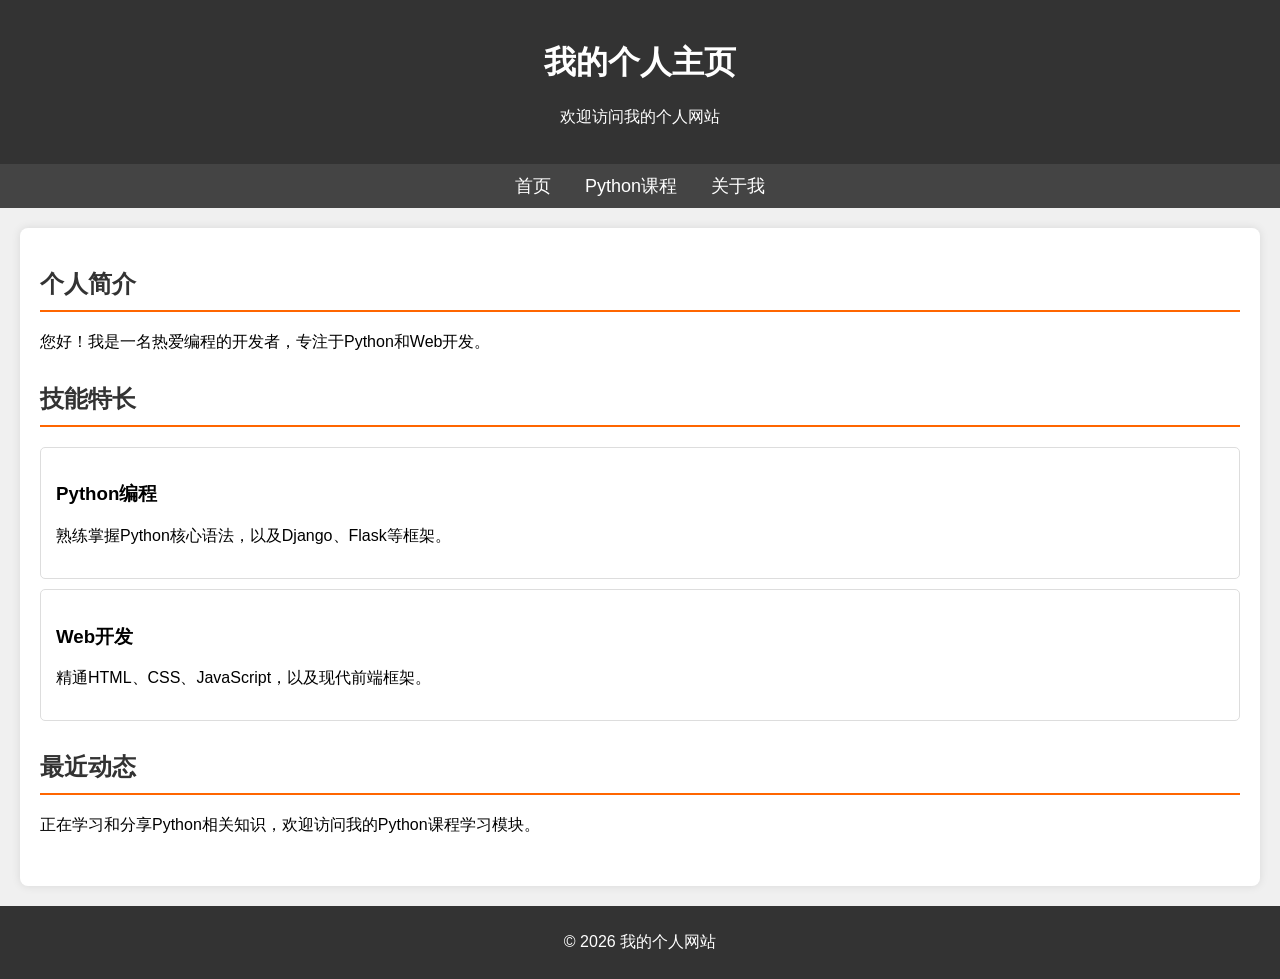
==== commit 59322f02: "Add personal website with Python course module" ====
--- a/index.html
+++ b/index.html
@@ -1,201 +1,105 @@
-<!DOCTYPE html>
-<html lang="zh-CN">
-<head>
-    <meta charset="UTF-8">
-    <meta name="viewport" content="width=device-width, initial-scale=1.0">
-    <title>个人主页 | 典雅风格</title>
-    <link rel="stylesheet" href="style.css">
-    <link rel="preconnect" href="https://fonts.googleapis.com">
-    <link rel="preconnect" href="https://fonts.gstatic.com" crossorigin>
-    <link href="https://fonts.googleapis.com/css2?family=Playfair+Display:ital,wght@0,400;0,500;0,600;0,700;1,400&family=Poppins:wght@300;400;500;600;700&display=swap" rel="stylesheet">
-    <link rel="stylesheet" href="https://cdnjs.cloudflare.com/ajax/libs/font-awesome/6.4.0/css/all.min.css">
-</head>
-<body>
-    
-    <!-- 导航栏 -->
-    <nav class="navbar">
-        <div class="container">
-            <div class="logo">
-                <span>Portfolio</span>
-            </div>
-            <ul class="nav-links">
-                <li><a href="#about" class="nav-link">关于我</a></li>
-                <li><a href="#skills" class="nav-link">技能</a></li>
-                <li><a href="#projects" class="nav-link">项目</a></li>
-                <li><a href="#contact" class="nav-link">联系</a></li>
-            </ul>
-        </div>
-    </nav>
-    
-    <!-- 英雄区域 -->
-    <section class="hero">
-        <div class="container">
-            <div class="hero-content">
-                <h1 class="hero-title">
-                    <span>你好，我是</span>
-                    <br>
-                    <span class="name">数据分析师</span>
-                </h1>
-                <p class="hero-subtitle">广东科学技术职业学院 | 广东省商务数据分析大赛冠军 | 游戏与篮球爱好者</p>
-                <div class="hero-buttons">
-                    <a href="#skills" class="btn primary-btn">查看技能</a>
-                    <a href="#contact" class="btn secondary-btn">联系我</a>
-                </div>
-            </div>
-        </div>
-    </section>
-    
-    <!-- 关于我 -->
-    <section id="about" class="about">
-        <div class="container">
-            <h2 class="section-title">
-                <span>关于我</span>
-            </h2>
-            <div class="about-content">
-                <div class="about-text">
-                    <p>我是一名来自广东的数据分析爱好者，目前在<span class="highlight">广东科学技术职业学院</span>学习。我对数据的力量充满热情，擅长通过数据分析发现问题、解决问题。</p>
-                    <p>我曾获得<span class="highlight">广东省商务数据分析大赛冠军</span>，这是对我专业能力的肯定。我的目标是成为一名优秀的数据分析师，利用数据为企业和社会创造价值。我相信数据驱动的决策能够带来更高效、更准确的结果。</p>
-                    <p>在生活中，我喜欢<span class="highlight">打篮球</span>和<span class="highlight">玩游戏</span>，这些活动不仅丰富了我的业余生活，也培养了我的团队协作能力和思维能力。</p>
-                    <div class="personal-info">
-                        <div class="info-item">
-                            <i class="fas fa-graduation-cap"></i>
-                            <span>广东科学技术职业学院</span>
-                        </div>
-                        <div class="info-item">
-                            <i class="fas fa-trophy"></i>
-                            <span>广东省商务数据分析大赛冠军</span>
-                        </div>
-                        <div class="info-item">
-                            <i class="fas fa-basketball-ball"></i>
-                            <span>爱好：打篮球</span>
-                        </div>
-                        <div class="info-item">
-                            <i class="fas fa-gamepad"></i>
-                            <span>爱好：玩游戏</span>
-                        </div>
-                    </div>
-                </div>
-                <div class="about-image">
-                    <div class="avatar-container">
-                        <div class="avatar"></div>
-                    </div>
-                </div>
-            </div>
-        </div>
-    </section>
-    
-    <!-- 技能 -->
-    <section id="skills" class="skills">
-        <div class="container">
-            <h2 class="section-title">
-                <span>技能</span>
-            </h2>
-            <div class="skills-container">
-                <div class="skill-card">
-                    <div class="skill-icon">
-                        <i class="fas fa-chart-pie"></i>
-                    </div>
-                    <h3>数据分析</h3>
-                    <p>擅长使用Python、Excel等工具进行数据清洗、分析和可视化</p>
-                </div>
-                <div class="skill-card">
-                    <div class="skill-icon">
-                        <i class="fas fa-code"></i>
-                    </div>
-                    <h3>编程技能</h3>
-                    <p>熟练掌握Python、SQL等编程语言，能够开发数据分析脚本</p>
-                </div>
-                <div class="skill-card">
-                    <div class="skill-icon">
-                        <i class="fas fa-database"></i>
-                    </div>
-                    <h3>数据库</h3>
-                    <p>熟悉MySQL、SQLite等数据库系统，能够设计和查询数据库</p>
-                </div>
-                <div class="skill-card">
-                    <div class="skill-icon">
-                        <i class="fas fa-chart-bar"></i>
-                    </div>
-                    <h3>数据可视化</h3>
-                    <p>能够使用Matplotlib、Seaborn等库创建直观的数据可视化图表</p>
-                </div>
-            </div>
-        </div>
-    </section>
-    
-    <!-- 项目 -->
-    <section id="projects" class="projects">
-        <div class="container">
-            <h2 class="section-title">
-                <span>项目</span>
-            </h2>
-            <div class="projects-container">
-                <div class="project-card">
-                    <div class="project-image"></div>
-                    <h3>数据分析项目</h3>
-                    <p>使用Python分析销售数据，发现销售趋势和客户行为模式</p>
-                </div>
-                <div class="project-card">
-                    <div class="project-image"></div>
-                    <h3>数据可视化项目</h3>
-                    <p>创建交互式数据仪表盘，展示关键业务指标</p>
-                </div>
-                <div class="project-card">
-                    <div class="project-image"></div>
-                    <h3>机器学习项目</h3>
-                    <p>使用机器学习算法预测客户流失率，提高客户 retention</p>
-                </div>
-            </div>
-        </div>
-    </section>
-    
-    <!-- 联系 -->
-    <section id="contact" class="contact">
-        <div class="container">
-            <h2 class="section-title">
-                <span>联系</span>
-            </h2>
-            <div class="contact-content">
-                <div class="contact-info">
-                    <div class="contact-item">
-                        <i class="fas fa-envelope"></i>
-                        <span>email@example.com</span>
-                    </div>
-                    <div class="contact-item">
-                        <i class="fas fa-phone"></i>
-                        <span>123-456-7890</span>
-                    </div>
-                    <div class="contact-item">
-                        <i class="fas fa-map-marker-alt"></i>
-                        <span>广东省湛江市</span>
-                    </div>
-                </div>
-                <div class="contact-form">
-                    <form>
-                        <input type="text" placeholder="姓名" class="form-input">
-                        <input type="email" placeholder="邮箱" class="form-input">
-                        <textarea placeholder="留言" class="form-textarea"></textarea>
-                        <button type="submit" class="btn primary-btn">发送</button>
-                    </form>
-                </div>
-            </div>
-        </div>
-    </section>
-    
-    <!-- 页脚 -->
-    <footer class="footer">
-        <div class="container">
-            <div class="footer-content">
-                <p>&copy; 2026 个人主页 | 典雅风格</p>
-                <div class="social-links">
-                    <a href="#" class="social-link"><i class="fab fa-github"></i></a>
-                    <a href="#" class="social-link"><i class="fab fa-linkedin"></i></a>
-                    <a href="#" class="social-link"><i class="fab fa-twitter"></i></a>
-                </div>
-            </div>
-        </div>
-    </footer>
-    
-    <script src="script.js"></script>
-</body>
+<!DOCTYPE html>
+<html lang="zh-CN">
+<head>
+    <meta charset="UTF-8">
+    <meta name="viewport" content="width=device-width, initial-scale=1.0">
+    <title>个人主页</title>
+    <style>
+        body {
+            font-family: Arial, sans-serif;
+            margin: 0;
+            padding: 0;
+            background-color: #f0f0f0;
+        }
+        header {
+            background-color: #333;
+            color: white;
+            padding: 20px;
+            text-align: center;
+        }
+        nav {
+            background-color: #444;
+            padding: 10px;
+            text-align: center;
+        }
+        nav a {
+            color: white;
+            text-decoration: none;
+            margin: 0 15px;
+            font-size: 18px;
+        }
+        nav a:hover {
+            color: #ff6600;
+        }
+        .container {
+            max-width: 1200px;
+            margin: 20px auto;
+            padding: 20px;
+            background-color: white;
+            border-radius: 8px;
+            box-shadow: 0 0 10px rgba(0,0,0,0.1);
+        }
+        .section {
+            margin-bottom: 30px;
+        }
+        h2 {
+            color: #333;
+            border-bottom: 2px solid #ff6600;
+            padding-bottom: 10px;
+        }
+        .card {
+            border: 1px solid #ddd;
+            border-radius: 5px;
+            padding: 15px;
+            margin: 10px 0;
+            transition: transform 0.3s;
+        }
+        .card:hover {
+            transform: translateY(-5px);
+            box-shadow: 0 5px 15px rgba(0,0,0,0.1);
+        }
+        footer {
+            background-color: #333;
+            color: white;
+            text-align: center;
+            padding: 10px;
+            margin-top: 20px;
+        }
+    </style>
+</head>
+<body>
+    <header>
+        <h1>我的个人主页</h1>
+        <p>欢迎访问我的个人网站</p>
+    </header>
+    <nav>
+        <a href="index.html">首页</a>
+        <a href="python-course.html">Python课程</a>
+        <a href="about.html">关于我</a>
+    </nav>
+    <div class="container">
+        <div class="section">
+            <h2>个人简介</h2>
+            <p>您好！我是一名热爱编程的开发者，专注于Python和Web开发。</p>
+        </div>
+        <div class="section">
+            <h2>技能特长</h2>
+            <div class="card">
+                <h3>Python编程</h3>
+                <p>熟练掌握Python核心语法，以及Django、Flask等框架。</p>
+            </div>
+            <div class="card">
+                <h3>Web开发</h3>
+                <p>精通HTML、CSS、JavaScript，以及现代前端框架。</p>
+            </div>
+        </div>
+        <div class="section">
+            <h2>最近动态</h2>
+            <p>正在学习和分享Python相关知识，欢迎访问我的Python课程学习模块。</p>
+        </div>
+    </div>
+    <footer>
+        <p>&copy; 2026 我的个人网站</p>
+    </footer>
+</body>
 </html>
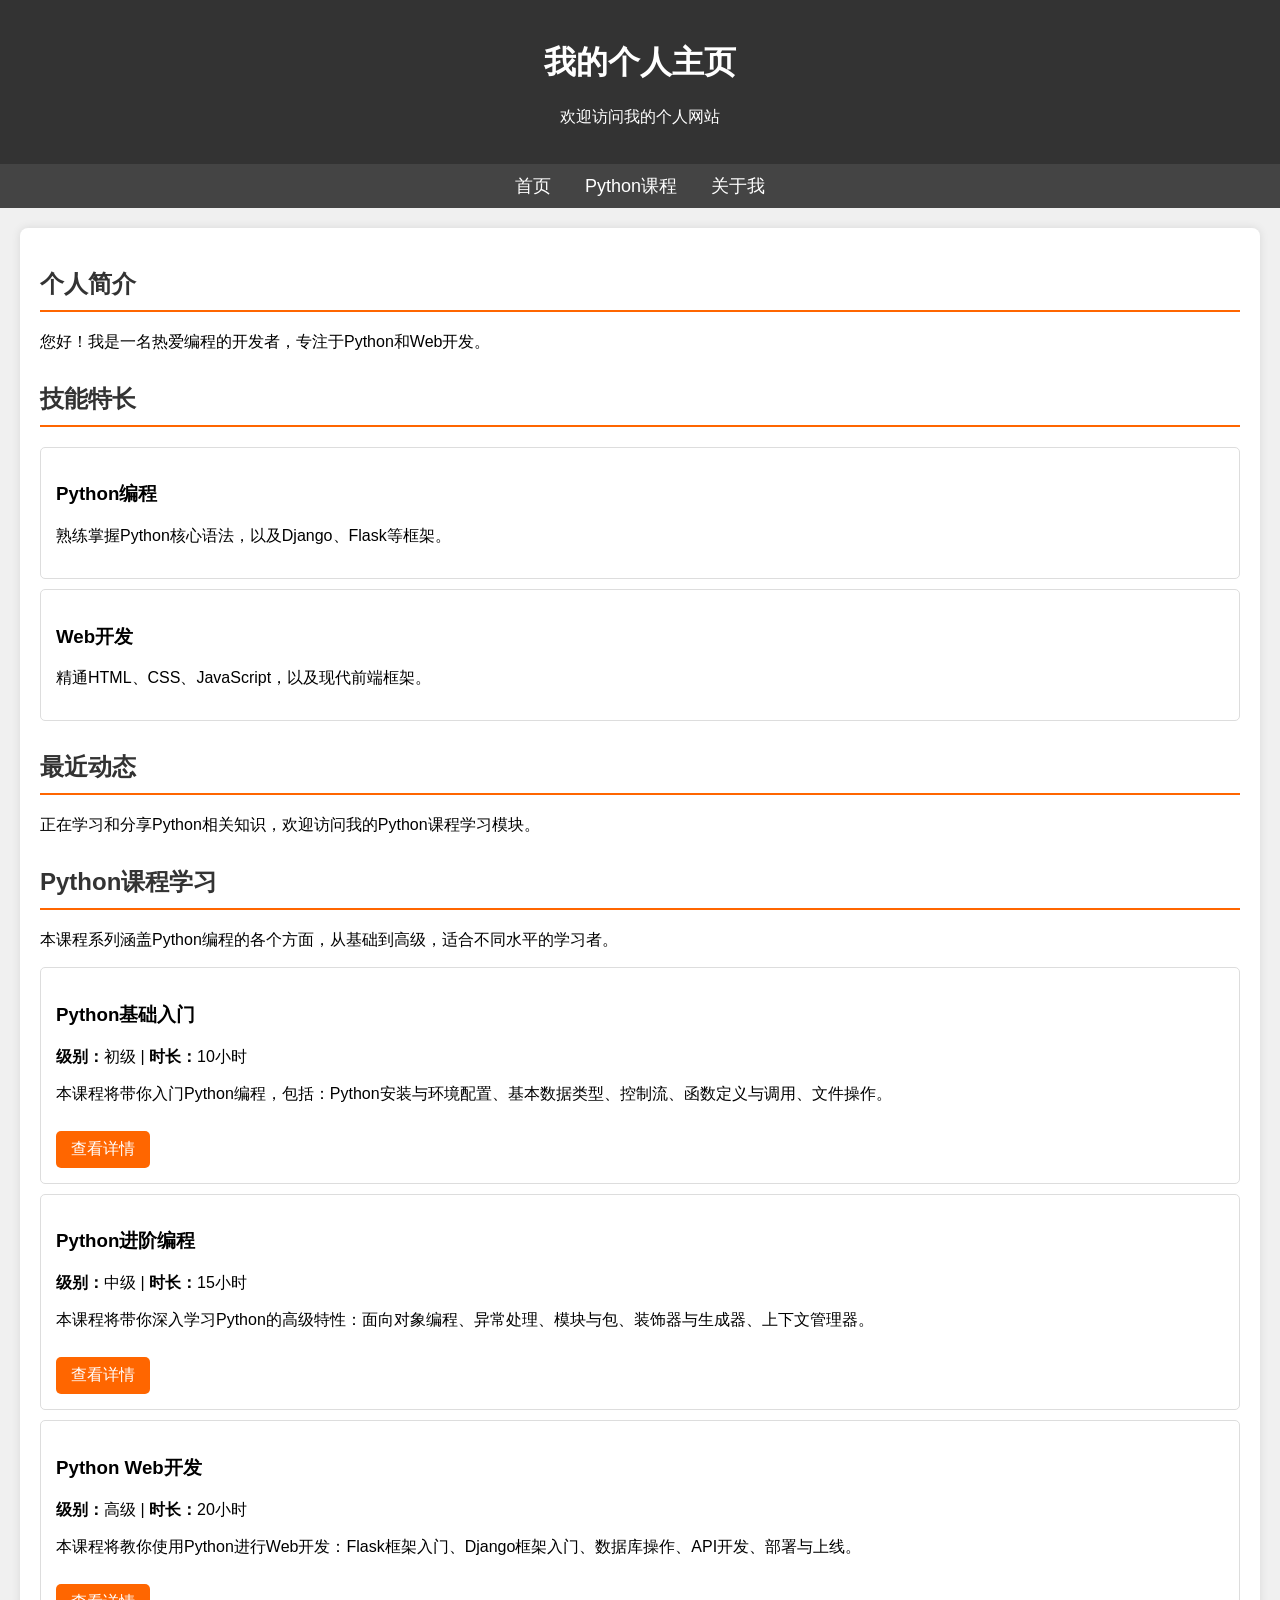
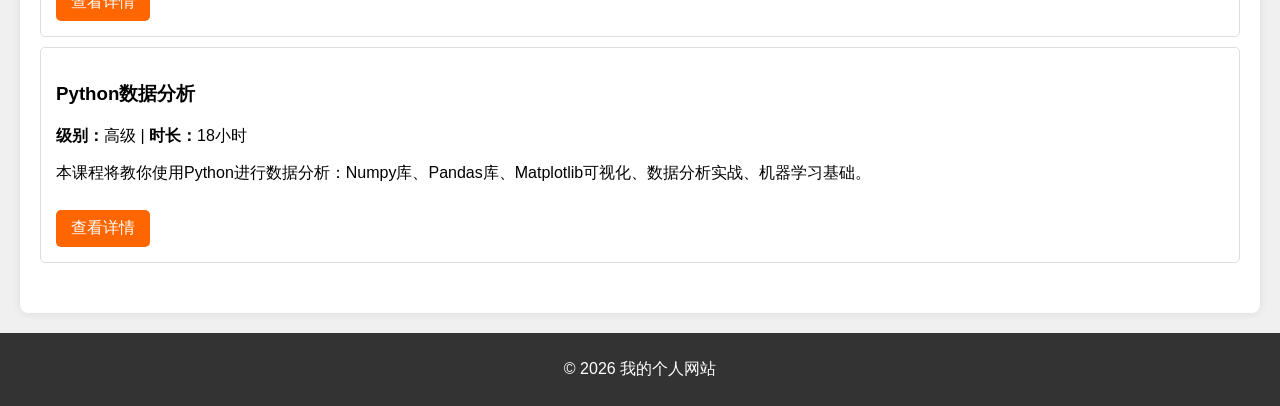
==== commit 3630cea4: "Integrate Python course module into personal homepage" ====
--- a/index.html
+++ b/index.html
@@ -58,6 +58,19 @@
             transform: translateY(-5px);
             box-shadow: 0 5px 15px rgba(0,0,0,0.1);
         }
+        .btn {
+            display: inline-block;
+            padding: 8px 15px;
+            background-color: #ff6600;
+            color: white;
+            text-decoration: none;
+            border-radius: 5px;
+            margin-top: 10px;
+            transition: background-color 0.3s;
+        }
+        .btn:hover {
+            background-color: #e55a00;
+        }
         footer {
             background-color: #333;
             color: white;
@@ -97,6 +110,39 @@
             <h2>最近动态</h2>
             <p>正在学习和分享Python相关知识，欢迎访问我的Python课程学习模块。</p>
         </div>
+        
+        <div class="section">
+            <h2>Python课程学习</h2>
+            <p>本课程系列涵盖Python编程的各个方面，从基础到高级，适合不同水平的学习者。</p>
+            
+            <div class="card">
+                <h3>Python基础入门</h3>
+                <p><strong>级别：</strong>初级 | <strong>时长：</strong>10小时</p>
+                <p>本课程将带你入门Python编程，包括：Python安装与环境配置、基本数据类型、控制流、函数定义与调用、文件操作。</p>
+                <a href="python-course.html" class="btn">查看详情</a>
+            </div>
+            
+            <div class="card">
+                <h3>Python进阶编程</h3>
+                <p><strong>级别：</strong>中级 | <strong>时长：</strong>15小时</p>
+                <p>本课程将带你深入学习Python的高级特性：面向对象编程、异常处理、模块与包、装饰器与生成器、上下文管理器。</p>
+                <a href="python-course.html" class="btn">查看详情</a>
+            </div>
+            
+            <div class="card">
+                <h3>Python Web开发</h3>
+                <p><strong>级别：</strong>高级 | <strong>时长：</strong>20小时</p>
+                <p>本课程将教你使用Python进行Web开发：Flask框架入门、Django框架入门、数据库操作、API开发、部署与上线。</p>
+                <a href="python-course.html" class="btn">查看详情</a>
+            </div>
+            
+            <div class="card">
+                <h3>Python数据分析</h3>
+                <p><strong>级别：</strong>高级 | <strong>时长：</strong>18小时</p>
+                <p>本课程将教你使用Python进行数据分析：Numpy库、Pandas库、Matplotlib可视化、数据分析实战、机器学习基础。</p>
+                <a href="python-course.html" class="btn">查看详情</a>
+            </div>
+        </div>
     </div>
     <footer>
         <p>&copy; 2026 我的个人网站</p>
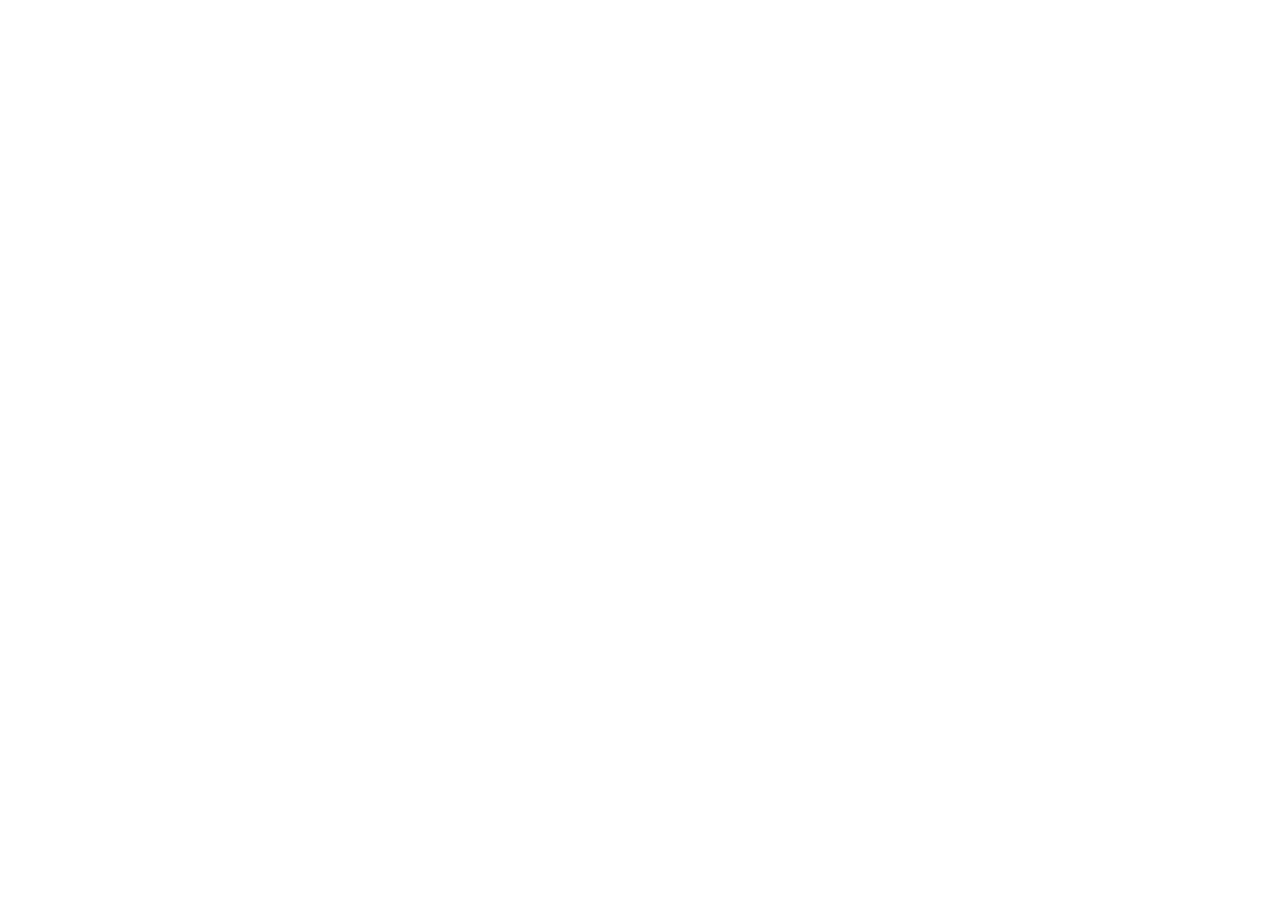
==== commit 1fa787ca: "Initial commit: Personal portfolio website" ====
--- a/index.html
+++ b/index.html
@@ -1,151 +1,24 @@
-<!DOCTYPE html>
-<html lang="zh-CN">
-<head>
-    <meta charset="UTF-8">
-    <meta name="viewport" content="width=device-width, initial-scale=1.0">
-    <title>个人主页</title>
-    <style>
-        body {
-            font-family: Arial, sans-serif;
-            margin: 0;
-            padding: 0;
-            background-color: #f0f0f0;
-        }
-        header {
-            background-color: #333;
-            color: white;
-            padding: 20px;
-            text-align: center;
-        }
-        nav {
-            background-color: #444;
-            padding: 10px;
-            text-align: center;
-        }
-        nav a {
-            color: white;
-            text-decoration: none;
-            margin: 0 15px;
-            font-size: 18px;
-        }
-        nav a:hover {
-            color: #ff6600;
-        }
-        .container {
-            max-width: 1200px;
-            margin: 20px auto;
-            padding: 20px;
-            background-color: white;
-            border-radius: 8px;
-            box-shadow: 0 0 10px rgba(0,0,0,0.1);
-        }
-        .section {
-            margin-bottom: 30px;
-        }
-        h2 {
-            color: #333;
-            border-bottom: 2px solid #ff6600;
-            padding-bottom: 10px;
-        }
-        .card {
-            border: 1px solid #ddd;
-            border-radius: 5px;
-            padding: 15px;
-            margin: 10px 0;
-            transition: transform 0.3s;
-        }
-        .card:hover {
-            transform: translateY(-5px);
-            box-shadow: 0 5px 15px rgba(0,0,0,0.1);
-        }
-        .btn {
-            display: inline-block;
-            padding: 8px 15px;
-            background-color: #ff6600;
-            color: white;
-            text-decoration: none;
-            border-radius: 5px;
-            margin-top: 10px;
-            transition: background-color 0.3s;
-        }
-        .btn:hover {
-            background-color: #e55a00;
-        }
-        footer {
-            background-color: #333;
-            color: white;
-            text-align: center;
-            padding: 10px;
-            margin-top: 20px;
-        }
-    </style>
-</head>
-<body>
-    <header>
-        <h1>我的个人主页</h1>
-        <p>欢迎访问我的个人网站</p>
-    </header>
-    <nav>
-        <a href="index.html">首页</a>
-        <a href="python-course.html">Python课程</a>
-        <a href="about.html">关于我</a>
-    </nav>
-    <div class="container">
-        <div class="section">
-            <h2>个人简介</h2>
-            <p>您好！我是一名热爱编程的开发者，专注于Python和Web开发。</p>
-        </div>
-        <div class="section">
-            <h2>技能特长</h2>
-            <div class="card">
-                <h3>Python编程</h3>
-                <p>熟练掌握Python核心语法，以及Django、Flask等框架。</p>
-            </div>
-            <div class="card">
-                <h3>Web开发</h3>
-                <p>精通HTML、CSS、JavaScript，以及现代前端框架。</p>
-            </div>
-        </div>
-        <div class="section">
-            <h2>最近动态</h2>
-            <p>正在学习和分享Python相关知识，欢迎访问我的Python课程学习模块。</p>
-        </div>
-        
-        <div class="section">
-            <h2>Python课程学习</h2>
-            <p>本课程系列涵盖Python编程的各个方面，从基础到高级，适合不同水平的学习者。</p>
-            
-            <div class="card">
-                <h3>Python基础入门</h3>
-                <p><strong>级别：</strong>初级 | <strong>时长：</strong>10小时</p>
-                <p>本课程将带你入门Python编程，包括：Python安装与环境配置、基本数据类型、控制流、函数定义与调用、文件操作。</p>
-                <a href="python-course.html" class="btn">查看详情</a>
-            </div>
-            
-            <div class="card">
-                <h3>Python进阶编程</h3>
-                <p><strong>级别：</strong>中级 | <strong>时长：</strong>15小时</p>
-                <p>本课程将带你深入学习Python的高级特性：面向对象编程、异常处理、模块与包、装饰器与生成器、上下文管理器。</p>
-                <a href="python-course.html" class="btn">查看详情</a>
-            </div>
-            
-            <div class="card">
-                <h3>Python Web开发</h3>
-                <p><strong>级别：</strong>高级 | <strong>时长：</strong>20小时</p>
-                <p>本课程将教你使用Python进行Web开发：Flask框架入门、Django框架入门、数据库操作、API开发、部署与上线。</p>
-                <a href="python-course.html" class="btn">查看详情</a>
-            </div>
-            
-            <div class="card">
-                <h3>Python数据分析</h3>
-                <p><strong>级别：</strong>高级 | <strong>时长：</strong>18小时</p>
-                <p>本课程将教你使用Python进行数据分析：Numpy库、Pandas库、Matplotlib可视化、数据分析实战、机器学习基础。</p>
-                <a href="python-course.html" class="btn">查看详情</a>
-            </div>
-        </div>
-    </div>
-    <footer>
-        <p>&copy; 2026 我的个人网站</p>
-    </footer>
-</body>
-</html>+<!doctype html>
+<html lang="en">
+  <head>
+    <meta charset="UTF-8" />
+    <link rel="icon" type="image/svg+xml" href="/favicon.svg" />
+    <meta name="viewport" content="width=device-width, initial-scale=1.0" />
+    <title>My Trae Project</title>
+    <script type="module">
+      if (import.meta.hot?.on) {
+        import.meta.hot.on('vite:error', (error) => {
+          if (error.err) {
+            console.error(
+              [error.err.message, error.err.frame].filter(Boolean).join('\n'),
+            )
+          }
+        })
+      }
+    </script>
+  </head>
+  <body>
+    <div id="root"></div>
+    <script type="module" src="/src/main.tsx"></script>
+  </body>
+</html>
